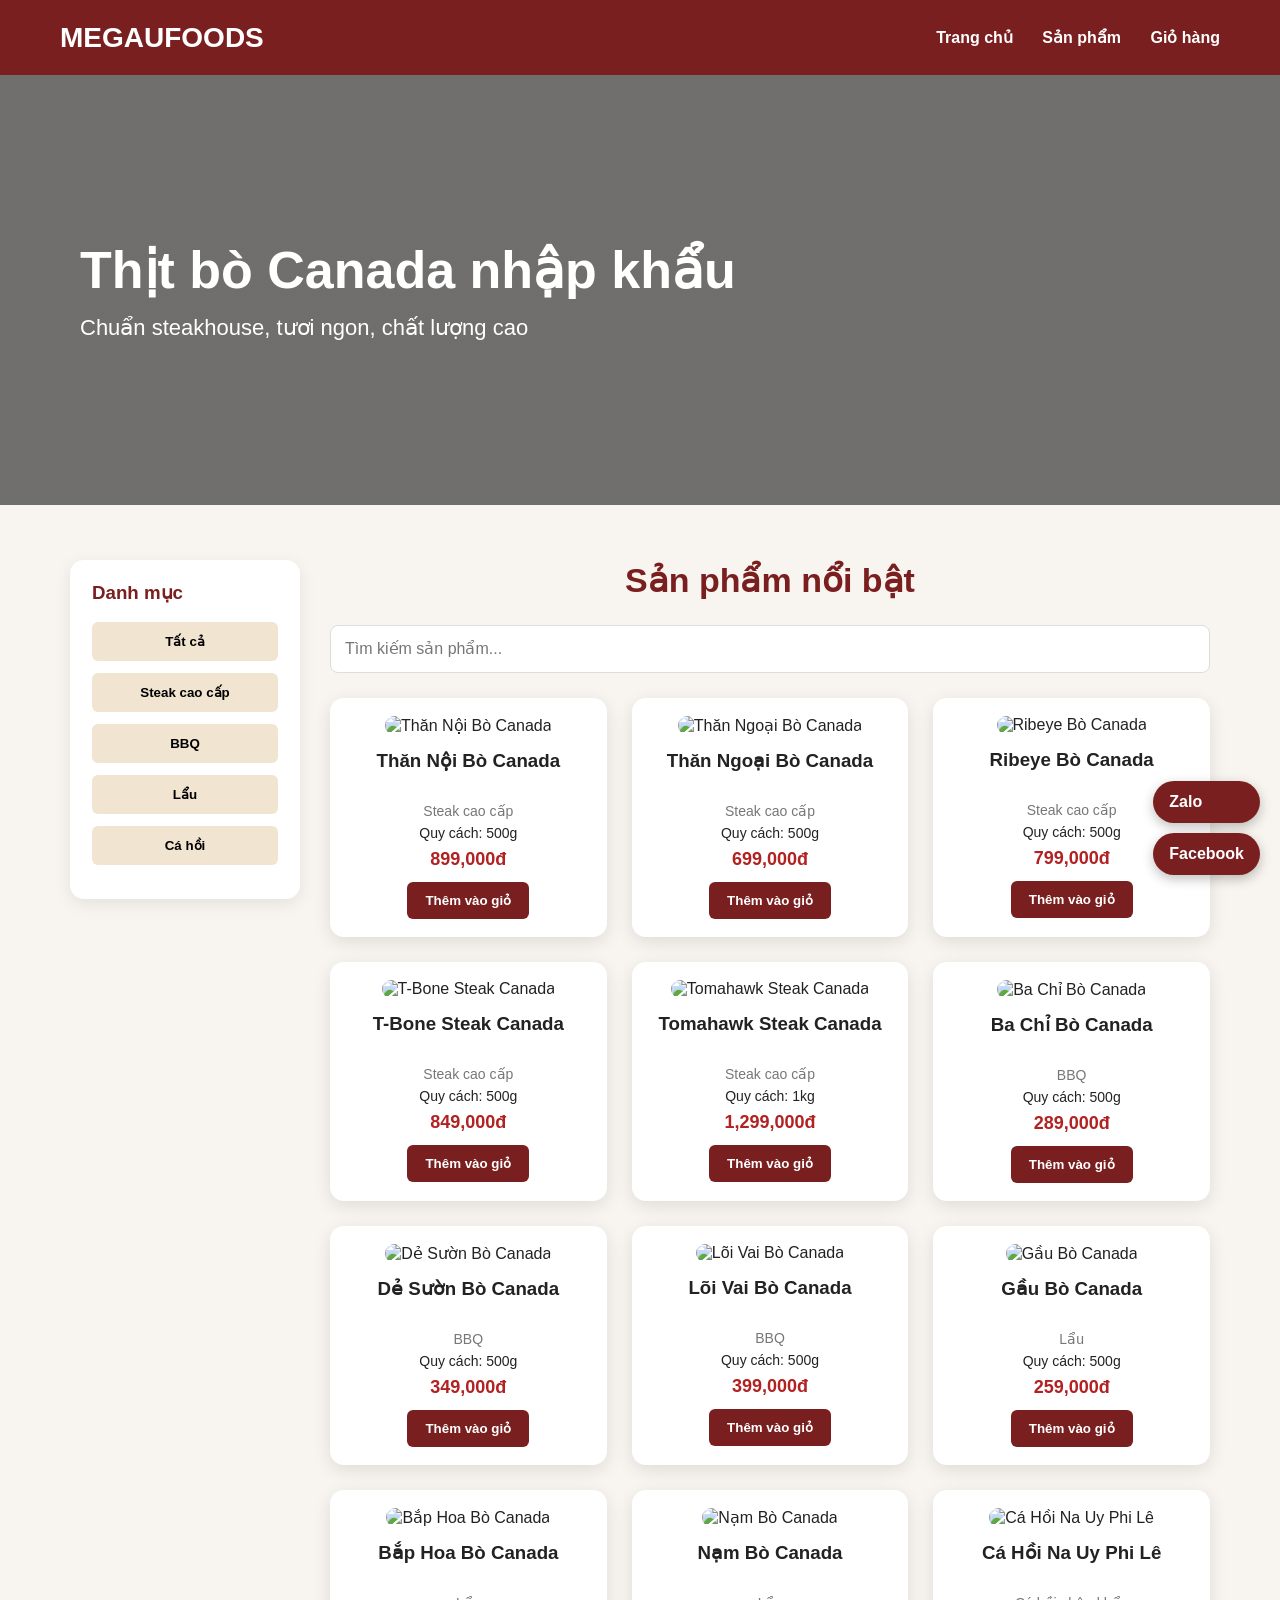
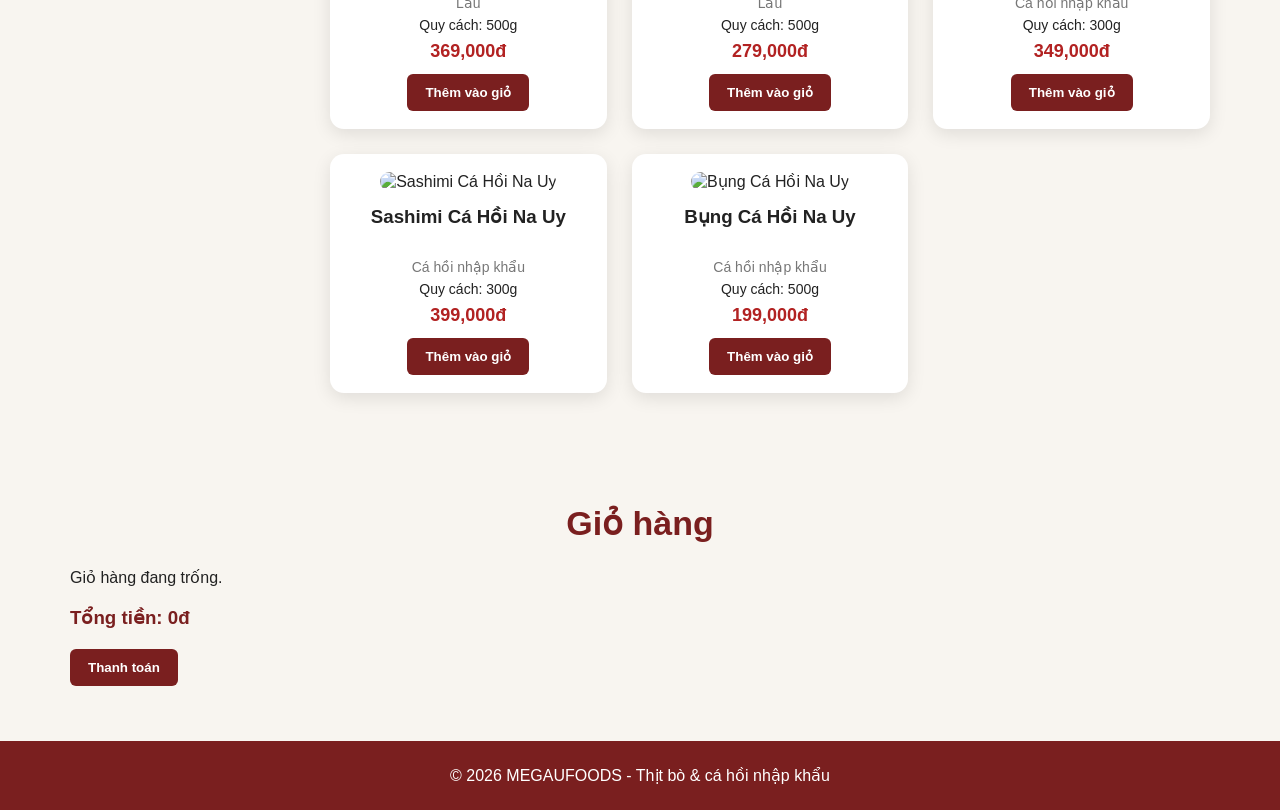
==== index.html @ c227f949 "MEGAUFOODS first version" ====
<!DOCTYPE html>
<html lang="vi">
<head>
  <meta charset="UTF-8">
  <meta name="viewport" content="width=device-width, initial-scale=1.0">
  <title>MEGAUFOODS</title>
  <link rel="stylesheet" href="style.css">
</head>
<body>

<header>
  <div class="logo">MEGAUFOODS</div>
  <nav>
    <a href="#">Trang chủ</a>
    <a href="#products">Sản phẩm</a>
    <a href="#cart">Giỏ hàng</a>
  </nav>
</header>

<section class="slider">
  <div class="slide active">
    <h1>Thịt bò Canada nhập khẩu</h1>
    <p>Chuẩn steakhouse, tươi ngon, chất lượng cao</p>
  </div>
  <div class="slide">
    <h1>Cá hồi Na Uy cao cấp</h1>
    <p>Phi lê, sashimi, bụng cá hồi tươi ngon</p>
  </div>
  <div class="slide">
    <h1>MEGAUFOODS</h1>
    <p>Thực phẩm nhập khẩu cho gia đình và nhà hàng</p>
  </div>
</section>

<section id="products" class="main-section">
  <aside class="sidebar">
    <h3>Danh mục</h3>
    <button onclick="filterCategory('all')">Tất cả</button>
    <button onclick="filterCategory('Steak cao cấp')">Steak cao cấp</button>
    <button onclick="filterCategory('BBQ')">BBQ</button>
    <button onclick="filterCategory('Lẩu')">Lẩu</button>
    <button onclick="filterCategory('Cá hồi nhập khẩu')">Cá hồi</button>
  </aside>

  <div class="content">
    <h2>Sản phẩm nổi bật</h2>
    <input 
      type="text" 
      id="searchInput" 
      placeholder="Tìm kiếm sản phẩm..." 
      onkeyup="searchProducts()"
    >
    <div class="product-list" id="productList"></div>
  </div>
</section>

<section id="cart" class="section">
  <h2>Giỏ hàng</h2>
  <div id="cartItems"></div>
  <h3 id="total">Tổng tiền: 0đ</h3>
  <button onclick="checkout()" class="checkout-btn">Thanh toán</button>
</section>

<div id="productModal" class="modal">
  <div class="modal-content">
    <span onclick="closeModal()" class="close">&times;</span>
    <img id="modalImage" src="">
    <h2 id="modalName"></h2>
    <p id="modalCategory"></p>
    <p id="modalUnit"></p>
    <h3 id="modalPrice"></h3>
    <button id="modalAddBtn">Thêm vào giỏ</button>
  </div>
</div>

<div class="floating-contact">
  <a href="https://zalo.me/0123456789" target="_blank">Zalo</a>
  <a href="https://facebook.com" target="_blank">Facebook</a>
</div>

<footer>
  <p>© 2026 MEGAUFOODS - Thịt bò & cá hồi nhập khẩu</p>
</footer>

<script src="products.js"></script>
<script src="script.js"></script>
</body>
</html>
---- style.css ----
* {
  margin: 0;
  padding: 0;
  box-sizing: border-box;
  font-family: Arial, sans-serif;
}

body {
  background: #f8f5f0;
  color: #222;
}

header {
  height: 75px;
  background: #7a1f1f;
  color: white;
  display: flex;
  justify-content: space-between;
  align-items: center;
  padding: 0 60px;
  position: sticky;
  top: 0;
  z-index: 100;
}

.logo {
  font-size: 28px;
  font-weight: bold;
}

nav a {
  color: white;
  text-decoration: none;
  margin-left: 25px;
  font-weight: bold;
}

.slider {
  height: 430px;
  position: relative;
  overflow: hidden;
}

.slide {
  display: none;
  height: 430px;
  color: white;
  padding-left: 80px;
  flex-direction: column;
  justify-content: center;
  background-size: cover;
  background-position: center;
}

.slide:nth-child(1) {
  background-image: linear-gradient(rgba(0,0,0,.55), rgba(0,0,0,.55)),
  url("https://images.unsplash.com/photo-1551028150-64b9f398f678?w=1200");
}

.slide:nth-child(2) {
  background-image: linear-gradient(rgba(0,0,0,.55), rgba(0,0,0,.55)),
  url("https://images.unsplash.com/photo-1544943910-4c1dc44aab44?w=1200");
}

.slide:nth-child(3) {
  background-image: linear-gradient(rgba(0,0,0,.55), rgba(0,0,0,.55)),
  url("https://images.unsplash.com/photo-1600891964092-4316c288032e?w=1200");
}

.slide.active {
  display: flex;
}

.slide h1 {
  font-size: 52px;
  max-width: 750px;
  margin-bottom: 15px;
}

.slide p {
  font-size: 22px;
}

.main-section {
  display: flex;
  gap: 30px;
  padding: 55px 70px;
}

.sidebar {
  width: 230px;
  background: white;
  padding: 22px;
  border-radius: 14px;
  height: fit-content;
  box-shadow: 0 5px 18px rgba(0,0,0,.08);
}

.sidebar h3 {
  color: #7a1f1f;
  margin-bottom: 18px;
}

.sidebar button {
  width: 100%;
  display: block;
  margin-bottom: 12px;
  padding: 12px;
  border: none;
  background: #f1e4d1;
  border-radius: 6px;
  cursor: pointer;
  font-weight: bold;
}

.sidebar button:hover {
  background: #7a1f1f;
  color: white;
}

.content {
  flex: 1;
}

.content h2,
.section h2 {
  text-align: center;
  margin-bottom: 25px;
  font-size: 34px;
  color: #7a1f1f;
}

#searchInput {
  width: 100%;
  padding: 14px;
  margin-bottom: 25px;
  border: 1px solid #ddd;
  border-radius: 8px;
  font-size: 16px;
}

.product-list {
  display: grid;
  grid-template-columns: repeat(auto-fit, minmax(230px, 1fr));
  gap: 25px;
}

.product {
  background: white;
  border-radius: 14px;
  padding: 18px;
  box-shadow: 0 5px 18px rgba(0,0,0,.1);
  text-align: center;
  transition: 0.3s;
}

.product:hover {
  transform: translateY(-7px);
}

.product img {
  width: 100%;
  height: 220px;
  object-fit: cover;
  border-radius: 12px;
  cursor: pointer;
}

.product h3 {
  margin: 15px 0 8px;
  min-height: 45px;
}

.category {
  color: #777;
  font-size: 14px;
  margin-bottom: 6px;
}

.unit {
  font-size: 14px;
  margin-bottom: 8px;
}

.price {
  color: #b22222;
  font-weight: bold;
  font-size: 18px;
  margin-bottom: 12px;
}

.product button,
.modal-content button,
.checkout-btn {
  background: #7a1f1f;
  color: white;
  border: none;
  padding: 11px 18px;
  border-radius: 6px;
  cursor: pointer;
  font-weight: bold;
}

.section {
  padding: 55px 70px;
}

.cart-item {
  background: white;
  padding: 15px;
  margin-bottom: 12px;
  border-radius: 8px;
  display: flex;
  justify-content: space-between;
  align-items: center;
  gap: 10px;
  box-shadow: 0 3px 10px rgba(0,0,0,.06);
}

.cart-item button {
  background: #b22222;
  color: white;
  border: none;
  padding: 7px 12px;
  border-radius: 5px;
}

#total {
  margin: 20px 0;
  color: #7a1f1f;
}

.modal {
  display: none;
  position: fixed;
  z-index: 999;
  inset: 0;
  background: rgba(0,0,0,.65);
  justify-content: center;
  align-items: center;
}

.modal-content {
  background: white;
  width: 420px;
  max-width: 90%;
  padding: 25px;
  border-radius: 16px;
  text-align: center;
  position: relative;
}

.modal-content img {
  width: 100%;
  height: 260px;
  object-fit: cover;
  border-radius: 12px;
  margin-bottom: 15px;
}

.close {
  position: absolute;
  right: 18px;
  top: 10px;
  font-size: 32px;
  cursor: pointer;
}

.floating-contact {
  position: fixed;
  right: 20px;
  bottom: 25px;
  display: flex;
  flex-direction: column;
  gap: 10px;
}

.floating-contact a {
  background: #7a1f1f;
  color: white;
  text-decoration: none;
  padding: 12px 16px;
  border-radius: 30px;
  font-weight: bold;
  box-shadow: 0 4px 12px rgba(0,0,0,.25);
}

footer {
  background: #7a1f1f;
  color: white;
  text-align: center;
  padding: 25px;
}

@media (max-width: 768px) {
  header {
    padding: 0 20px;
    flex-direction: column;
    height: auto;
    padding: 15px;
  }

  nav {
    margin-top: 10px;
  }

  nav a {
    margin: 0 8px;
    font-size: 14px;
  }

  .slide {
    padding: 30px;
    height: 350px;
  }

  .slide h1 {
    font-size: 34px;
  }

  .main-section {
    flex-direction: column;
    padding: 35px 20px;
  }

  .sidebar {
    width: 100%;
  }

  .section {
    padding: 35px 20px;
  }

  .cart-item {
    flex-direction: column;
    align-items: flex-start;
  }
}
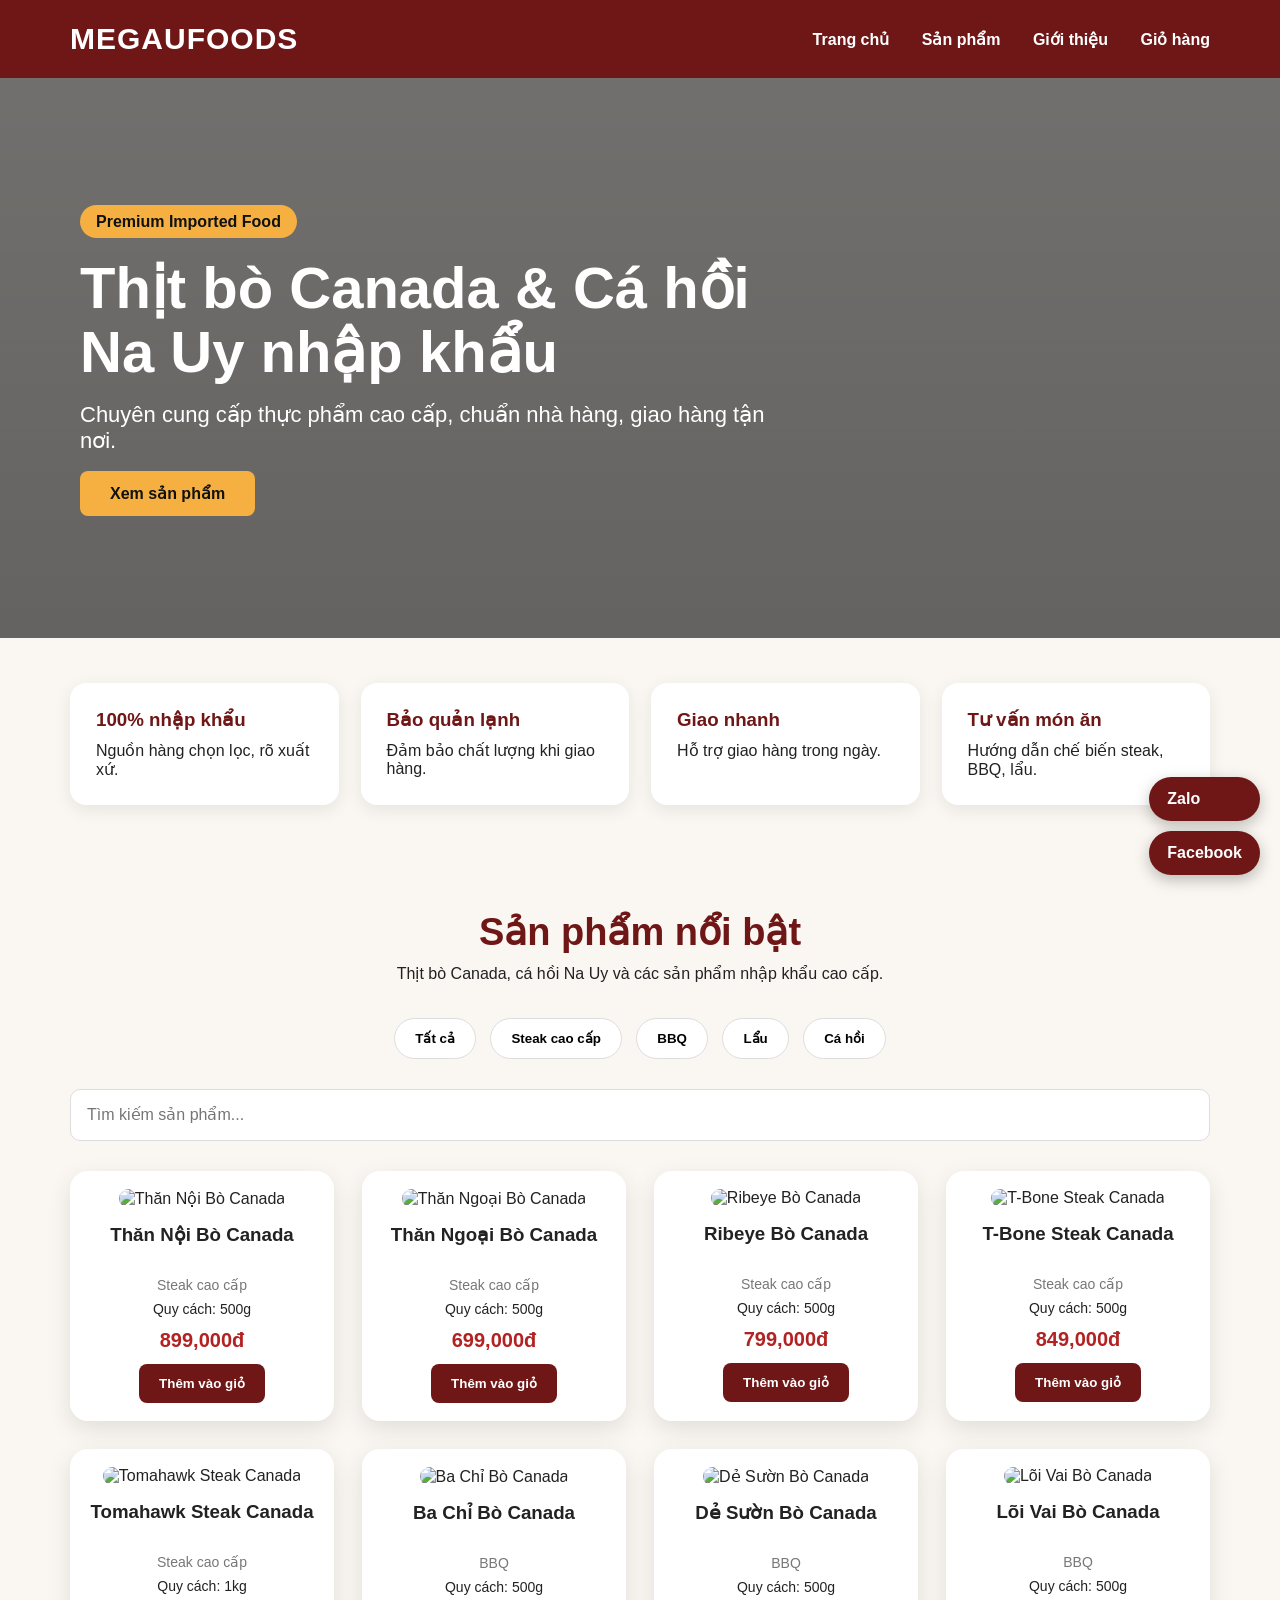
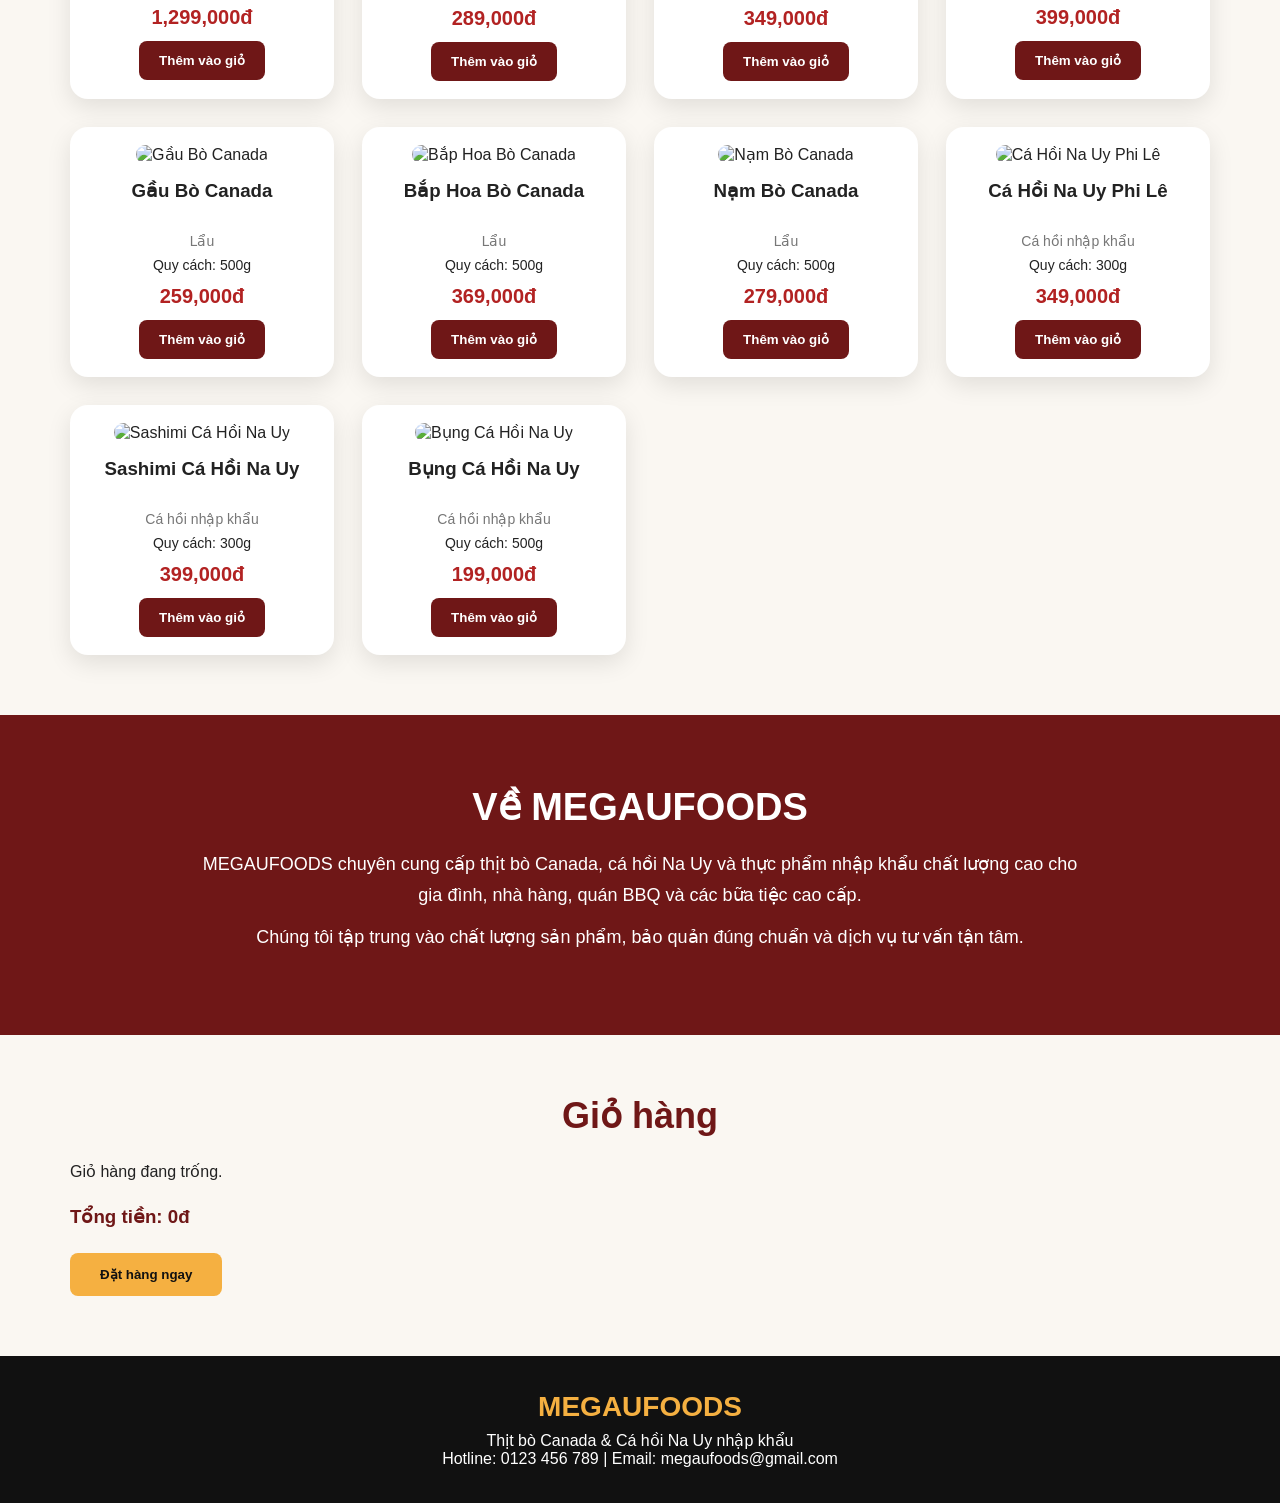
==== commit 32d3f8f3: "upgrade professional UI" ====
--- a/index.html
+++ b/index.html
@@ -3,68 +3,92 @@
 <head>
   <meta charset="UTF-8">
   <meta name="viewport" content="width=device-width, initial-scale=1.0">
-  <title>MEGAUFOODS</title>
+  <title>MEGAUFOODS - Thịt bò & Cá hồi nhập khẩu</title>
   <link rel="stylesheet" href="style.css">
 </head>
 <body>
 
-<header>
+<header class="header">
   <div class="logo">MEGAUFOODS</div>
   <nav>
-    <a href="#">Trang chủ</a>
+    <a href="#home">Trang chủ</a>
     <a href="#products">Sản phẩm</a>
+    <a href="#about">Giới thiệu</a>
     <a href="#cart">Giỏ hàng</a>
   </nav>
 </header>
 
-<section class="slider">
-  <div class="slide active">
-    <h1>Thịt bò Canada nhập khẩu</h1>
-    <p>Chuẩn steakhouse, tươi ngon, chất lượng cao</p>
-  </div>
-  <div class="slide">
-    <h1>Cá hồi Na Uy cao cấp</h1>
-    <p>Phi lê, sashimi, bụng cá hồi tươi ngon</p>
-  </div>
-  <div class="slide">
-    <h1>MEGAUFOODS</h1>
-    <p>Thực phẩm nhập khẩu cho gia đình và nhà hàng</p>
+<section id="home" class="hero">
+  <div class="hero-content">
+    <span>Premium Imported Food</span>
+    <h1>Thịt bò Canada & Cá hồi Na Uy nhập khẩu</h1>
+    <p>Chuyên cung cấp thực phẩm cao cấp, chuẩn nhà hàng, giao hàng tận nơi.</p>
+    <a href="#products" class="primary-btn">Xem sản phẩm</a>
   </div>
 </section>
 
-<section id="products" class="main-section">
-  <aside class="sidebar">
-    <h3>Danh mục</h3>
+<section class="features">
+  <div>
+    <h3>100% nhập khẩu</h3>
+    <p>Nguồn hàng chọn lọc, rõ xuất xứ.</p>
+  </div>
+  <div>
+    <h3>Bảo quản lạnh</h3>
+    <p>Đảm bảo chất lượng khi giao hàng.</p>
+  </div>
+  <div>
+    <h3>Giao nhanh</h3>
+    <p>Hỗ trợ giao hàng trong ngày.</p>
+  </div>
+  <div>
+    <h3>Tư vấn món ăn</h3>
+    <p>Hướng dẫn chế biến steak, BBQ, lẩu.</p>
+  </div>
+</section>
+
+<section id="products" class="product-section">
+  <div class="section-title">
+    <h2>Sản phẩm nổi bật</h2>
+    <p>Thịt bò Canada, cá hồi Na Uy và các sản phẩm nhập khẩu cao cấp.</p>
+  </div>
+
+  <div class="filter-bar">
     <button onclick="filterCategory('all')">Tất cả</button>
     <button onclick="filterCategory('Steak cao cấp')">Steak cao cấp</button>
     <button onclick="filterCategory('BBQ')">BBQ</button>
     <button onclick="filterCategory('Lẩu')">Lẩu</button>
     <button onclick="filterCategory('Cá hồi nhập khẩu')">Cá hồi</button>
-  </aside>
+  </div>
 
-  <div class="content">
-    <h2>Sản phẩm nổi bật</h2>
-    <input 
-      type="text" 
-      id="searchInput" 
-      placeholder="Tìm kiếm sản phẩm..." 
-      onkeyup="searchProducts()"
-    >
-    <div class="product-list" id="productList"></div>
+  <input id="searchInput" onkeyup="searchProducts()" placeholder="Tìm kiếm sản phẩm...">
+
+  <div id="productList" class="product-list"></div>
+</section>
+
+<section id="about" class="about">
+  <div>
+    <h2>Về MEGAUFOODS</h2>
+    <p>
+      MEGAUFOODS chuyên cung cấp thịt bò Canada, cá hồi Na Uy và thực phẩm nhập khẩu
+      chất lượng cao cho gia đình, nhà hàng, quán BBQ và các bữa tiệc cao cấp.
+    </p>
+    <p>
+      Chúng tôi tập trung vào chất lượng sản phẩm, bảo quản đúng chuẩn và dịch vụ tư vấn tận tâm.
+    </p>
   </div>
 </section>
 
-<section id="cart" class="section">
+<section id="cart" class="cart-section">
   <h2>Giỏ hàng</h2>
   <div id="cartItems"></div>
   <h3 id="total">Tổng tiền: 0đ</h3>
-  <button onclick="checkout()" class="checkout-btn">Thanh toán</button>
+  <button onclick="checkout()" class="checkout-btn">Đặt hàng ngay</button>
 </section>
 
 <div id="productModal" class="modal">
   <div class="modal-content">
     <span onclick="closeModal()" class="close">&times;</span>
-    <img id="modalImage" src="">
+    <img id="modalImage">
     <h2 id="modalName"></h2>
     <p id="modalCategory"></p>
     <p id="modalUnit"></p>
@@ -79,7 +103,9 @@
 </div>
 
 <footer>
-  <p>© 2026 MEGAUFOODS - Thịt bò & cá hồi nhập khẩu</p>
+  <h3>MEGAUFOODS</h3>
+  <p>Thịt bò Canada & Cá hồi Na Uy nhập khẩu</p>
+  <p>Hotline: 0123 456 789 | Email: megaufoods@gmail.com</p>
 </footer>
 
 <script src="products.js"></script>
--- a/style.css
+++ b/style.css
@@ -2,267 +2,298 @@
   margin: 0;
   padding: 0;
   box-sizing: border-box;
-  font-family: Arial, sans-serif;
+  font-family: Arial, Helvetica, sans-serif;
 }
 
 body {
-  background: #f8f5f0;
+  background: #faf7f2;
   color: #222;
 }
 
-header {
-  height: 75px;
-  background: #7a1f1f;
+.header {
+  height: 78px;
+  background: #6f1717;
   color: white;
   display: flex;
+  align-items: center;
   justify-content: space-between;
-  align-items: center;
-  padding: 0 60px;
+  padding: 0 70px;
   position: sticky;
   top: 0;
-  z-index: 100;
+  z-index: 1000;
 }
 
 .logo {
-  font-size: 28px;
-  font-weight: bold;
+  font-size: 30px;
+  font-weight: 800;
+  letter-spacing: 1px;
 }
 
 nav a {
   color: white;
   text-decoration: none;
-  margin-left: 25px;
-  font-weight: bold;
-}
-
-.slider {
-  height: 430px;
-  position: relative;
-  overflow: hidden;
-}
-
-.slide {
-  display: none;
-  height: 430px;
-  color: white;
-  padding-left: 80px;
-  flex-direction: column;
-  justify-content: center;
-  background-size: cover;
-  background-position: center;
-}
-
-.slide:nth-child(1) {
-  background-image: linear-gradient(rgba(0,0,0,.55), rgba(0,0,0,.55)),
-  url("https://images.unsplash.com/photo-1551028150-64b9f398f678?w=1200");
-}
-
-.slide:nth-child(2) {
-  background-image: linear-gradient(rgba(0,0,0,.55), rgba(0,0,0,.55)),
-  url("https://images.unsplash.com/photo-1544943910-4c1dc44aab44?w=1200");
-}
-
-.slide:nth-child(3) {
-  background-image: linear-gradient(rgba(0,0,0,.55), rgba(0,0,0,.55)),
-  url("https://images.unsplash.com/photo-1600891964092-4316c288032e?w=1200");
-}
-
-.slide.active {
+  margin-left: 28px;
+  font-weight: bold;
+}
+
+.hero {
+  height: 560px;
+  background:
+    linear-gradient(rgba(0,0,0,.55), rgba(0,0,0,.6)),
+    url("https://images.unsplash.com/photo-1551028150-64b9f398f678?w=1600") center/cover;
   display: flex;
-}
-
-.slide h1 {
-  font-size: 52px;
-  max-width: 750px;
-  margin-bottom: 15px;
-}
-
-.slide p {
+  align-items: center;
+  padding: 0 80px;
+  color: white;
+}
+
+.hero-content {
+  max-width: 720px;
+}
+
+.hero-content span {
+  background: #f5b041;
+  color: #111;
+  padding: 8px 16px;
+  border-radius: 20px;
+  font-weight: bold;
+}
+
+.hero h1 {
+  font-size: 58px;
+  margin: 25px 0 18px;
+  line-height: 1.1;
+}
+
+.hero p {
   font-size: 22px;
-}
-
-.main-section {
-  display: flex;
-  gap: 30px;
-  padding: 55px 70px;
-}
-
-.sidebar {
-  width: 230px;
-  background: white;
-  padding: 22px;
-  border-radius: 14px;
-  height: fit-content;
+  margin-bottom: 30px;
+}
+
+.primary-btn,
+.checkout-btn {
+  background: #f5b041;
+  color: #111;
+  padding: 14px 30px;
+  border-radius: 8px;
+  text-decoration: none;
+  border: none;
+  font-weight: bold;
+  cursor: pointer;
+}
+
+.features {
+  display: grid;
+  grid-template-columns: repeat(4, 1fr);
+  gap: 22px;
+  padding: 45px 70px;
+}
+
+.features div {
+  background: white;
+  padding: 26px;
+  border-radius: 16px;
   box-shadow: 0 5px 18px rgba(0,0,0,.08);
 }
 
-.sidebar h3 {
-  color: #7a1f1f;
-  margin-bottom: 18px;
-}
-
-.sidebar button {
-  width: 100%;
-  display: block;
-  margin-bottom: 12px;
-  padding: 12px;
-  border: none;
-  background: #f1e4d1;
-  border-radius: 6px;
-  cursor: pointer;
-  font-weight: bold;
-}
-
-.sidebar button:hover {
-  background: #7a1f1f;
-  color: white;
-}
-
-.content {
-  flex: 1;
-}
-
-.content h2,
-.section h2 {
+.features h3 {
+  color: #6f1717;
+  margin-bottom: 10px;
+}
+
+.product-section {
+  padding: 60px 70px;
+}
+
+.section-title {
+  text-align: center;
+  margin-bottom: 30px;
+}
+
+.section-title h2 {
+  font-size: 38px;
+  color: #6f1717;
+  margin-bottom: 10px;
+}
+
+.filter-bar {
   text-align: center;
   margin-bottom: 25px;
-  font-size: 34px;
-  color: #7a1f1f;
+}
+
+.filter-bar button {
+  background: white;
+  border: 1px solid #ddd;
+  padding: 12px 20px;
+  border-radius: 30px;
+  margin: 5px;
+  cursor: pointer;
+  font-weight: bold;
+}
+
+.filter-bar button:hover {
+  background: #6f1717;
+  color: white;
 }
 
 #searchInput {
   width: 100%;
-  padding: 14px;
-  margin-bottom: 25px;
+  padding: 16px;
+  margin-bottom: 30px;
+  border-radius: 10px;
   border: 1px solid #ddd;
-  border-radius: 8px;
   font-size: 16px;
 }
 
 .product-list {
   display: grid;
-  grid-template-columns: repeat(auto-fit, minmax(230px, 1fr));
-  gap: 25px;
+  grid-template-columns: repeat(auto-fit, minmax(250px, 1fr));
+  gap: 28px;
 }
 
 .product {
   background: white;
-  border-radius: 14px;
+  border-radius: 18px;
   padding: 18px;
-  box-shadow: 0 5px 18px rgba(0,0,0,.1);
-  text-align: center;
-  transition: 0.3s;
+  text-align: center;
+  box-shadow: 0 8px 24px rgba(0,0,0,.1);
+  transition: .3s;
 }
 
 .product:hover {
-  transform: translateY(-7px);
+  transform: translateY(-8px);
 }
 
 .product img {
   width: 100%;
-  height: 220px;
+  height: 230px;
   object-fit: cover;
-  border-radius: 12px;
+  border-radius: 15px;
   cursor: pointer;
 }
 
 .product h3 {
-  margin: 15px 0 8px;
+  margin: 16px 0 8px;
   min-height: 45px;
 }
 
 .category {
   color: #777;
   font-size: 14px;
-  margin-bottom: 6px;
 }
 
 .unit {
+  margin: 8px 0;
   font-size: 14px;
-  margin-bottom: 8px;
 }
 
 .price {
   color: #b22222;
-  font-weight: bold;
+  font-size: 20px;
+  font-weight: bold;
+  margin: 12px 0;
+}
+
+.product button,
+.modal-content button {
+  background: #6f1717;
+  color: white;
+  border: none;
+  padding: 12px 20px;
+  border-radius: 8px;
+  cursor: pointer;
+  font-weight: bold;
+}
+
+.about {
+  background: #6f1717;
+  color: white;
+  padding: 70px;
+}
+
+.about div {
+  max-width: 900px;
+  margin: auto;
+  text-align: center;
+}
+
+.about h2 {
+  font-size: 38px;
+  margin-bottom: 20px;
+}
+
+.about p {
   font-size: 18px;
+  line-height: 1.7;
   margin-bottom: 12px;
 }
 
-.product button,
-.modal-content button,
-.checkout-btn {
-  background: #7a1f1f;
-  color: white;
-  border: none;
-  padding: 11px 18px;
-  border-radius: 6px;
-  cursor: pointer;
-  font-weight: bold;
-}
-
-.section {
-  padding: 55px 70px;
+.cart-section {
+  padding: 60px 70px;
+}
+
+.cart-section h2 {
+  text-align: center;
+  color: #6f1717;
+  font-size: 36px;
+  margin-bottom: 25px;
 }
 
 .cart-item {
   background: white;
-  padding: 15px;
+  padding: 18px;
+  border-radius: 12px;
   margin-bottom: 12px;
-  border-radius: 8px;
   display: flex;
   justify-content: space-between;
-  align-items: center;
-  gap: 10px;
-  box-shadow: 0 3px 10px rgba(0,0,0,.06);
+  box-shadow: 0 5px 15px rgba(0,0,0,.06);
 }
 
 .cart-item button {
   background: #b22222;
   color: white;
   border: none;
-  padding: 7px 12px;
-  border-radius: 5px;
+  padding: 8px 13px;
+  border-radius: 6px;
 }
 
 #total {
-  margin: 20px 0;
-  color: #7a1f1f;
+  margin: 25px 0;
+  color: #6f1717;
 }
 
 .modal {
   display: none;
   position: fixed;
-  z-index: 999;
   inset: 0;
   background: rgba(0,0,0,.65);
+  z-index: 2000;
   justify-content: center;
   align-items: center;
 }
 
 .modal-content {
   background: white;
-  width: 420px;
+  width: 430px;
   max-width: 90%;
   padding: 25px;
-  border-radius: 16px;
+  border-radius: 18px;
   text-align: center;
   position: relative;
 }
 
 .modal-content img {
   width: 100%;
-  height: 260px;
+  height: 270px;
   object-fit: cover;
-  border-radius: 12px;
-  margin-bottom: 15px;
+  border-radius: 14px;
 }
 
 .close {
   position: absolute;
   right: 18px;
-  top: 10px;
-  font-size: 32px;
+  top: 8px;
+  font-size: 34px;
   cursor: pointer;
 }
 
@@ -276,32 +307,37 @@
 }
 
 .floating-contact a {
-  background: #7a1f1f;
-  color: white;
+  background: #6f1717;
+  color: white;
+  padding: 13px 18px;
+  border-radius: 30px;
   text-decoration: none;
-  padding: 12px 16px;
-  border-radius: 30px;
-  font-weight: bold;
-  box-shadow: 0 4px 12px rgba(0,0,0,.25);
+  font-weight: bold;
+  box-shadow: 0 5px 15px rgba(0,0,0,.25);
 }
 
 footer {
-  background: #7a1f1f;
-  color: white;
-  text-align: center;
-  padding: 25px;
+  background: #111;
+  color: white;
+  text-align: center;
+  padding: 35px;
+}
+
+footer h3 {
+  color: #f5b041;
+  font-size: 28px;
+  margin-bottom: 8px;
 }
 
 @media (max-width: 768px) {
-  header {
-    padding: 0 20px;
+  .header {
+    height: auto;
+    padding: 18px;
     flex-direction: column;
-    height: auto;
-    padding: 15px;
   }
 
   nav {
-    margin-top: 10px;
+    margin-top: 12px;
   }
 
   nav a {
@@ -309,30 +345,28 @@
     font-size: 14px;
   }
 
-  .slide {
+  .hero {
+    height: 480px;
     padding: 30px;
-    height: 350px;
-  }
-
-  .slide h1 {
-    font-size: 34px;
-  }
-
-  .main-section {
-    flex-direction: column;
-    padding: 35px 20px;
-  }
-
-  .sidebar {
-    width: 100%;
-  }
-
-  .section {
-    padding: 35px 20px;
+  }
+
+  .hero h1 {
+    font-size: 36px;
+  }
+
+  .features {
+    grid-template-columns: 1fr;
+    padding: 30px 20px;
+  }
+
+  .product-section,
+  .cart-section,
+  .about {
+    padding: 40px 20px;
   }
 
   .cart-item {
     flex-direction: column;
-    align-items: flex-start;
-  }
-}
+    gap: 10px;
+  }
+}
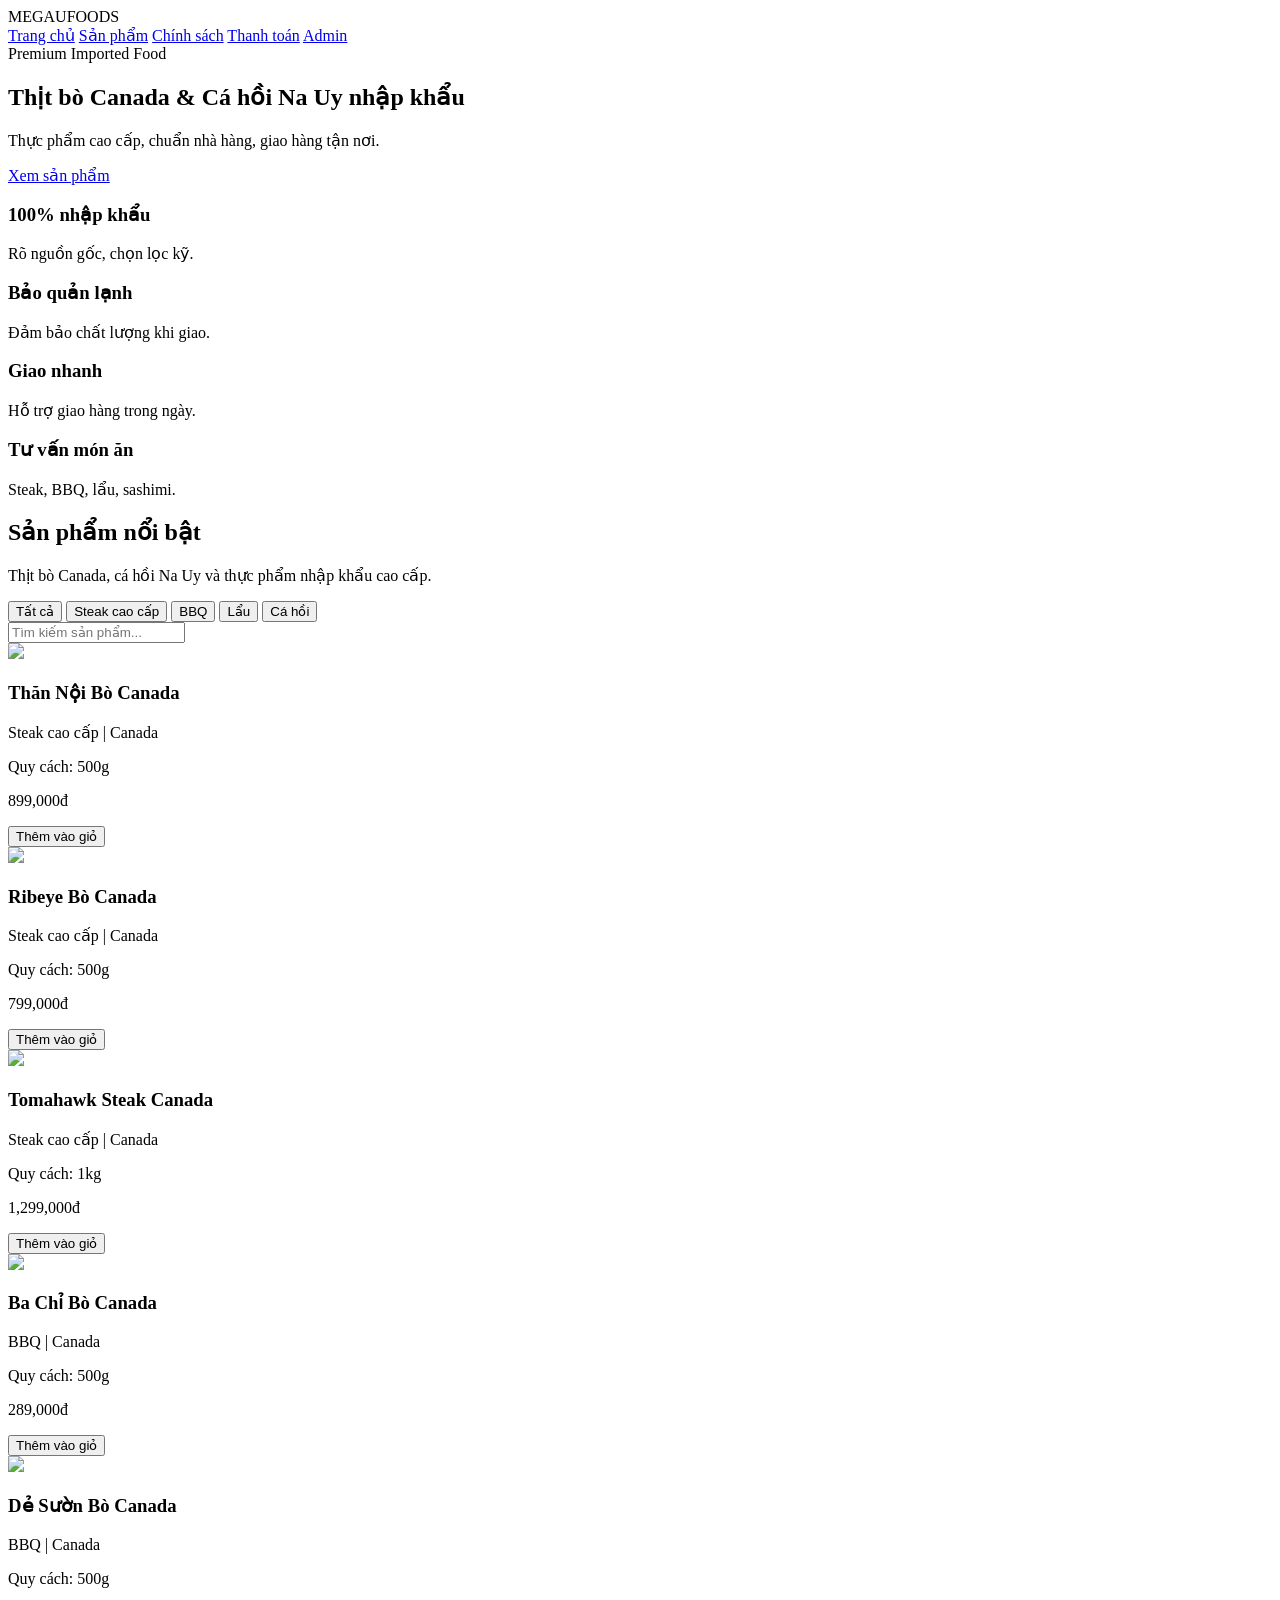
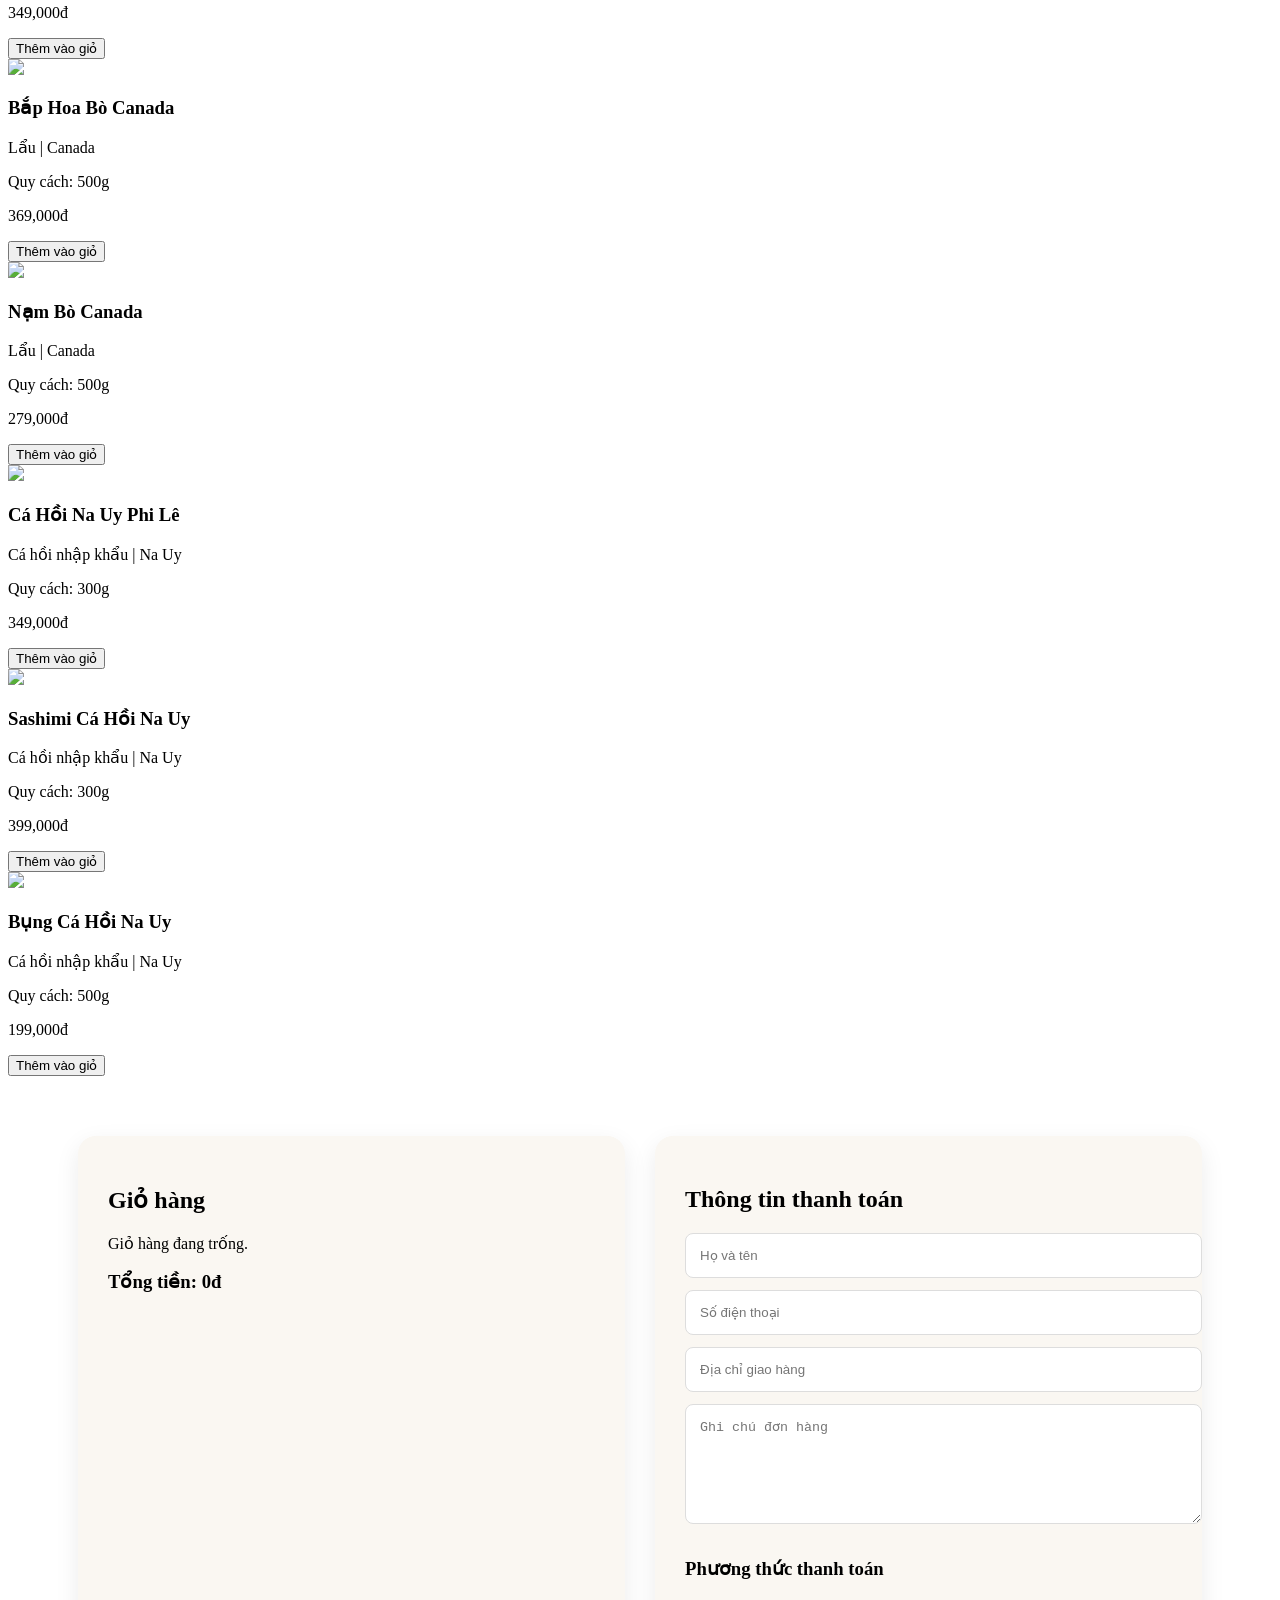
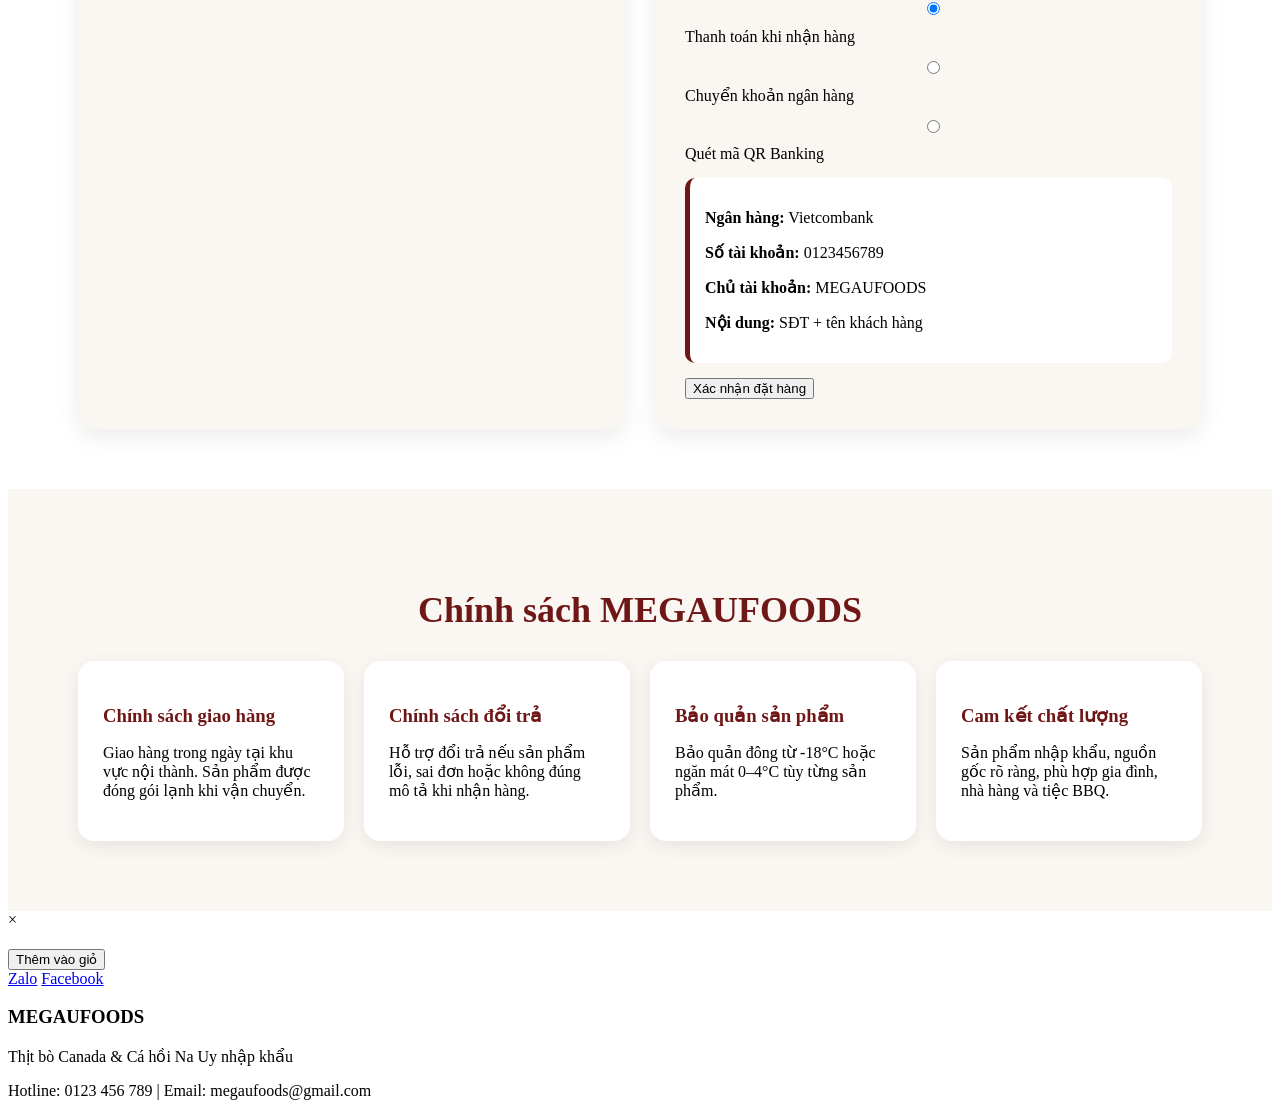
==== commit 35b6b3c4: "add checkout payment and admin" ====
--- a/index.html
+++ b/index.html
@@ -3,7 +3,7 @@
 <head>
   <meta charset="UTF-8">
   <meta name="viewport" content="width=device-width, initial-scale=1.0">
-  <title>MEGAUFOODS - Thịt bò & Cá hồi nhập khẩu</title>
+  <title>MEGAUFOODS - Thực phẩm nhập khẩu</title>
   <link rel="stylesheet" href="style.css">
 </head>
 <body>
@@ -13,43 +13,32 @@
   <nav>
     <a href="#home">Trang chủ</a>
     <a href="#products">Sản phẩm</a>
-    <a href="#about">Giới thiệu</a>
-    <a href="#cart">Giỏ hàng</a>
+    <a href="#policy">Chính sách</a>
+    <a href="#checkout">Thanh toán</a>
+    <a href="admin.html">Admin</a>
   </nav>
 </header>
 
 <section id="home" class="hero">
-  <div class="hero-content">
+  <div>
     <span>Premium Imported Food</span>
     <h1>Thịt bò Canada & Cá hồi Na Uy nhập khẩu</h1>
-    <p>Chuyên cung cấp thực phẩm cao cấp, chuẩn nhà hàng, giao hàng tận nơi.</p>
+    <p>Thực phẩm cao cấp, chuẩn nhà hàng, giao hàng tận nơi.</p>
     <a href="#products" class="primary-btn">Xem sản phẩm</a>
   </div>
 </section>
 
 <section class="features">
-  <div>
-    <h3>100% nhập khẩu</h3>
-    <p>Nguồn hàng chọn lọc, rõ xuất xứ.</p>
-  </div>
-  <div>
-    <h3>Bảo quản lạnh</h3>
-    <p>Đảm bảo chất lượng khi giao hàng.</p>
-  </div>
-  <div>
-    <h3>Giao nhanh</h3>
-    <p>Hỗ trợ giao hàng trong ngày.</p>
-  </div>
-  <div>
-    <h3>Tư vấn món ăn</h3>
-    <p>Hướng dẫn chế biến steak, BBQ, lẩu.</p>
-  </div>
+  <div><h3>100% nhập khẩu</h3><p>Rõ nguồn gốc, chọn lọc kỹ.</p></div>
+  <div><h3>Bảo quản lạnh</h3><p>Đảm bảo chất lượng khi giao.</p></div>
+  <div><h3>Giao nhanh</h3><p>Hỗ trợ giao hàng trong ngày.</p></div>
+  <div><h3>Tư vấn món ăn</h3><p>Steak, BBQ, lẩu, sashimi.</p></div>
 </section>
 
 <section id="products" class="product-section">
   <div class="section-title">
     <h2>Sản phẩm nổi bật</h2>
-    <p>Thịt bò Canada, cá hồi Na Uy và các sản phẩm nhập khẩu cao cấp.</p>
+    <p>Thịt bò Canada, cá hồi Na Uy và thực phẩm nhập khẩu cao cấp.</p>
   </div>
 
   <div class="filter-bar">
@@ -61,28 +50,61 @@
   </div>
 
   <input id="searchInput" onkeyup="searchProducts()" placeholder="Tìm kiếm sản phẩm...">
-
   <div id="productList" class="product-list"></div>
 </section>
 
-<section id="about" class="about">
-  <div>
-    <h2>Về MEGAUFOODS</h2>
-    <p>
-      MEGAUFOODS chuyên cung cấp thịt bò Canada, cá hồi Na Uy và thực phẩm nhập khẩu
-      chất lượng cao cho gia đình, nhà hàng, quán BBQ và các bữa tiệc cao cấp.
-    </p>
-    <p>
-      Chúng tôi tập trung vào chất lượng sản phẩm, bảo quản đúng chuẩn và dịch vụ tư vấn tận tâm.
-    </p>
+<section id="checkout" class="checkout-section">
+  <div class="cart-box">
+    <h2>Giỏ hàng</h2>
+    <div id="cartItems"></div>
+    <h3 id="total">Tổng tiền: 0đ</h3>
+  </div>
+
+  <div class="payment-box">
+    <h2>Thông tin thanh toán</h2>
+
+    <input id="customerName" placeholder="Họ và tên">
+    <input id="customerPhone" placeholder="Số điện thoại">
+    <input id="customerAddress" placeholder="Địa chỉ giao hàng">
+    <textarea id="customerNote" placeholder="Ghi chú đơn hàng"></textarea>
+
+    <h3>Phương thức thanh toán</h3>
+
+    <label><input type="radio" name="payment" value="COD" checked> Thanh toán khi nhận hàng</label>
+    <label><input type="radio" name="payment" value="Chuyển khoản"> Chuyển khoản ngân hàng</label>
+    <label><input type="radio" name="payment" value="QR Banking"> Quét mã QR Banking</label>
+
+    <div class="bank-info">
+      <p><b>Ngân hàng:</b> Vietcombank</p>
+      <p><b>Số tài khoản:</b> 0123456789</p>
+      <p><b>Chủ tài khoản:</b> MEGAUFOODS</p>
+      <p><b>Nội dung:</b> SĐT + tên khách hàng</p>
+    </div>
+
+    <button onclick="checkout()" class="checkout-btn">Xác nhận đặt hàng</button>
   </div>
 </section>
 
-<section id="cart" class="cart-section">
-  <h2>Giỏ hàng</h2>
-  <div id="cartItems"></div>
-  <h3 id="total">Tổng tiền: 0đ</h3>
-  <button onclick="checkout()" class="checkout-btn">Đặt hàng ngay</button>
+<section id="policy" class="policy">
+  <h2>Chính sách MEGAUFOODS</h2>
+  <div class="policy-grid">
+    <div>
+      <h3>Chính sách giao hàng</h3>
+      <p>Giao hàng trong ngày tại khu vực nội thành. Sản phẩm được đóng gói lạnh khi vận chuyển.</p>
+    </div>
+    <div>
+      <h3>Chính sách đổi trả</h3>
+      <p>Hỗ trợ đổi trả nếu sản phẩm lỗi, sai đơn hoặc không đúng mô tả khi nhận hàng.</p>
+    </div>
+    <div>
+      <h3>Bảo quản sản phẩm</h3>
+      <p>Bảo quản đông từ -18°C hoặc ngăn mát 0–4°C tùy từng sản phẩm.</p>
+    </div>
+    <div>
+      <h3>Cam kết chất lượng</h3>
+      <p>Sản phẩm nhập khẩu, nguồn gốc rõ ràng, phù hợp gia đình, nhà hàng và tiệc BBQ.</p>
+    </div>
+  </div>
 </section>
 
 <div id="productModal" class="modal">
@@ -91,7 +113,9 @@
     <img id="modalImage">
     <h2 id="modalName"></h2>
     <p id="modalCategory"></p>
+    <p id="modalOrigin"></p>
     <p id="modalUnit"></p>
+    <p id="modalDesc"></p>
     <h3 id="modalPrice"></h3>
     <button id="modalAddBtn">Thêm vào giỏ</button>
   </div>
--- a/style.css
+++ b/style.css
@@ -1,372 +1,156 @@
-* {
-  margin: 0;
-  padding: 0;
-  box-sizing: border-box;
-  font-family: Arial, Helvetica, sans-serif;
+.checkout-section {
+  display: grid;
+  grid-template-columns: 1fr 1fr;
+  gap: 30px;
+  padding: 60px 70px;
+  background: #fff;
 }
 
-body {
+.cart-box,
+.payment-box {
   background: #faf7f2;
-  color: #222;
+  padding: 30px;
+  border-radius: 18px;
+  box-shadow: 0 8px 24px rgba(0,0,0,.08);
 }
 
-.header {
-  height: 78px;
-  background: #6f1717;
-  color: white;
+.payment-box input,
+.payment-box textarea,
+.admin-form input,
+.admin-form textarea {
+  width: 100%;
+  padding: 14px;
+  margin-bottom: 12px;
+  border: 1px solid #ddd;
+  border-radius: 8px;
+}
+
+.payment-box textarea,
+.admin-form textarea {
+  min-height: 90px;
+}
+
+.payment-box label {
+  display: block;
+  margin: 12px 0;
+}
+
+.bank-info {
+  background: white;
+  padding: 15px;
+  border-radius: 10px;
+  margin: 15px 0;
+  border-left: 5px solid #6f1717;
+}
+
+.qty {
   display: flex;
   align-items: center;
-  justify-content: space-between;
-  padding: 0 70px;
-  position: sticky;
-  top: 0;
-  z-index: 1000;
+  gap: 8px;
 }
 
-.logo {
-  font-size: 30px;
-  font-weight: 800;
-  letter-spacing: 1px;
+.qty button {
+  padding: 5px 10px;
 }
 
-nav a {
-  color: white;
-  text-decoration: none;
-  margin-left: 28px;
-  font-weight: bold;
+.policy {
+  padding: 70px;
+  background: #faf7f2;
 }
 
-.hero {
-  height: 560px;
-  background:
-    linear-gradient(rgba(0,0,0,.55), rgba(0,0,0,.6)),
-    url("https://images.unsplash.com/photo-1551028150-64b9f398f678?w=1600") center/cover;
-  display: flex;
-  align-items: center;
-  padding: 0 80px;
-  color: white;
-}
-
-.hero-content {
-  max-width: 720px;
-}
-
-.hero-content span {
-  background: #f5b041;
-  color: #111;
-  padding: 8px 16px;
-  border-radius: 20px;
-  font-weight: bold;
-}
-
-.hero h1 {
-  font-size: 58px;
-  margin: 25px 0 18px;
-  line-height: 1.1;
-}
-
-.hero p {
-  font-size: 22px;
+.policy h2 {
+  text-align: center;
+  color: #6f1717;
+  font-size: 36px;
   margin-bottom: 30px;
 }
 
-.primary-btn,
-.checkout-btn {
-  background: #f5b041;
-  color: #111;
-  padding: 14px 30px;
-  border-radius: 8px;
-  text-decoration: none;
-  border: none;
-  font-weight: bold;
-  cursor: pointer;
+.policy-grid {
+  display: grid;
+  grid-template-columns: repeat(4, 1fr);
+  gap: 20px;
 }
 
-.features {
-  display: grid;
-  grid-template-columns: repeat(4, 1fr);
-  gap: 22px;
-  padding: 45px 70px;
-}
-
-.features div {
+.policy-grid div {
   background: white;
-  padding: 26px;
+  padding: 25px;
   border-radius: 16px;
   box-shadow: 0 5px 18px rgba(0,0,0,.08);
 }
 
-.features h3 {
+.policy-grid h3 {
   color: #6f1717;
-  margin-bottom: 10px;
+  margin-bottom: 12px;
 }
 
-.product-section {
-  padding: 60px 70px;
+.admin-section {
+  padding: 50px 70px;
 }
 
-.section-title {
-  text-align: center;
-  margin-bottom: 30px;
-}
-
-.section-title h2 {
-  font-size: 38px;
+.admin-section h1 {
   color: #6f1717;
-  margin-bottom: 10px;
-}
-
-.filter-bar {
-  text-align: center;
   margin-bottom: 25px;
 }
 
-.filter-bar button {
+.admin-form {
   background: white;
-  border: 1px solid #ddd;
-  padding: 12px 20px;
-  border-radius: 30px;
-  margin: 5px;
-  cursor: pointer;
-  font-weight: bold;
+  padding: 25px;
+  border-radius: 16px;
+  box-shadow: 0 5px 18px rgba(0,0,0,.08);
+  margin-bottom: 35px;
 }
 
-.filter-bar button:hover {
+.admin-form button,
+.admin-card button {
   background: #6f1717;
   color: white;
-}
-
-#searchInput {
-  width: 100%;
-  padding: 16px;
-  margin-bottom: 30px;
-  border-radius: 10px;
-  border: 1px solid #ddd;
-  font-size: 16px;
-}
-
-.product-list {
-  display: grid;
-  grid-template-columns: repeat(auto-fit, minmax(250px, 1fr));
-  gap: 28px;
-}
-
-.product {
-  background: white;
-  border-radius: 18px;
-  padding: 18px;
-  text-align: center;
-  box-shadow: 0 8px 24px rgba(0,0,0,.1);
-  transition: .3s;
-}
-
-.product:hover {
-  transform: translateY(-8px);
-}
-
-.product img {
-  width: 100%;
-  height: 230px;
-  object-fit: cover;
-  border-radius: 15px;
+  border: none;
+  padding: 11px 16px;
+  border-radius: 8px;
+  margin-right: 8px;
   cursor: pointer;
 }
 
-.product h3 {
-  margin: 16px 0 8px;
-  min-height: 45px;
+.admin-card,
+.order-card {
+  background: white;
+  padding: 18px;
+  margin-bottom: 14px;
+  border-radius: 14px;
+  display: flex;
+  gap: 20px;
+  align-items: center;
+  box-shadow: 0 5px 18px rgba(0,0,0,.08);
 }
 
-.category {
-  color: #777;
-  font-size: 14px;
+.admin-card img {
+  width: 120px;
+  height: 90px;
+  object-fit: cover;
+  border-radius: 10px;
 }
 
-.unit {
-  margin: 8px 0;
-  font-size: 14px;
+.order-card {
+  display: block;
 }
 
-.price {
-  color: #b22222;
-  font-size: 20px;
-  font-weight: bold;
-  margin: 12px 0;
-}
-
-.product button,
-.modal-content button {
-  background: #6f1717;
-  color: white;
-  border: none;
-  padding: 12px 20px;
-  border-radius: 8px;
-  cursor: pointer;
-  font-weight: bold;
-}
-
-.about {
-  background: #6f1717;
-  color: white;
-  padding: 70px;
-}
-
-.about div {
-  max-width: 900px;
-  margin: auto;
-  text-align: center;
-}
-
-.about h2 {
-  font-size: 38px;
-  margin-bottom: 20px;
-}
-
-.about p {
-  font-size: 18px;
-  line-height: 1.7;
-  margin-bottom: 12px;
-}
-
-.cart-section {
-  padding: 60px 70px;
-}
-
-.cart-section h2 {
-  text-align: center;
-  color: #6f1717;
-  font-size: 36px;
-  margin-bottom: 25px;
-}
-
-.cart-item {
-  background: white;
-  padding: 18px;
-  border-radius: 12px;
-  margin-bottom: 12px;
-  display: flex;
-  justify-content: space-between;
-  box-shadow: 0 5px 15px rgba(0,0,0,.06);
-}
-
-.cart-item button {
-  background: #b22222;
-  color: white;
-  border: none;
-  padding: 8px 13px;
-  border-radius: 6px;
-}
-
-#total {
-  margin: 25px 0;
+.order-card h3 {
   color: #6f1717;
 }
 
-.modal {
-  display: none;
-  position: fixed;
-  inset: 0;
-  background: rgba(0,0,0,.65);
-  z-index: 2000;
-  justify-content: center;
-  align-items: center;
-}
-
-.modal-content {
-  background: white;
-  width: 430px;
-  max-width: 90%;
-  padding: 25px;
-  border-radius: 18px;
-  text-align: center;
-  position: relative;
-}
-
-.modal-content img {
-  width: 100%;
-  height: 270px;
-  object-fit: cover;
-  border-radius: 14px;
-}
-
-.close {
-  position: absolute;
-  right: 18px;
-  top: 8px;
-  font-size: 34px;
-  cursor: pointer;
-}
-
-.floating-contact {
-  position: fixed;
-  right: 20px;
-  bottom: 25px;
-  display: flex;
-  flex-direction: column;
-  gap: 10px;
-}
-
-.floating-contact a {
-  background: #6f1717;
-  color: white;
-  padding: 13px 18px;
-  border-radius: 30px;
-  text-decoration: none;
-  font-weight: bold;
-  box-shadow: 0 5px 15px rgba(0,0,0,.25);
-}
-
-footer {
-  background: #111;
-  color: white;
-  text-align: center;
-  padding: 35px;
-}
-
-footer h3 {
-  color: #f5b041;
-  font-size: 28px;
-  margin-bottom: 8px;
-}
-
 @media (max-width: 768px) {
-  .header {
-    height: auto;
-    padding: 18px;
-    flex-direction: column;
+  .checkout-section,
+  .policy-grid {
+    grid-template-columns: 1fr;
+    padding: 35px 20px;
   }
 
-  nav {
-    margin-top: 12px;
+  .admin-section {
+    padding: 35px 20px;
   }
 
-  nav a {
-    margin: 0 8px;
-    font-size: 14px;
-  }
-
-  .hero {
-    height: 480px;
-    padding: 30px;
-  }
-
-  .hero h1 {
-    font-size: 36px;
-  }
-
-  .features {
-    grid-template-columns: 1fr;
-    padding: 30px 20px;
-  }
-
-  .product-section,
-  .cart-section,
-  .about {
-    padding: 40px 20px;
-  }
-
-  .cart-item {
+  .admin-card {
     flex-direction: column;
-    gap: 10px;
+    align-items: flex-start;
   }
 }
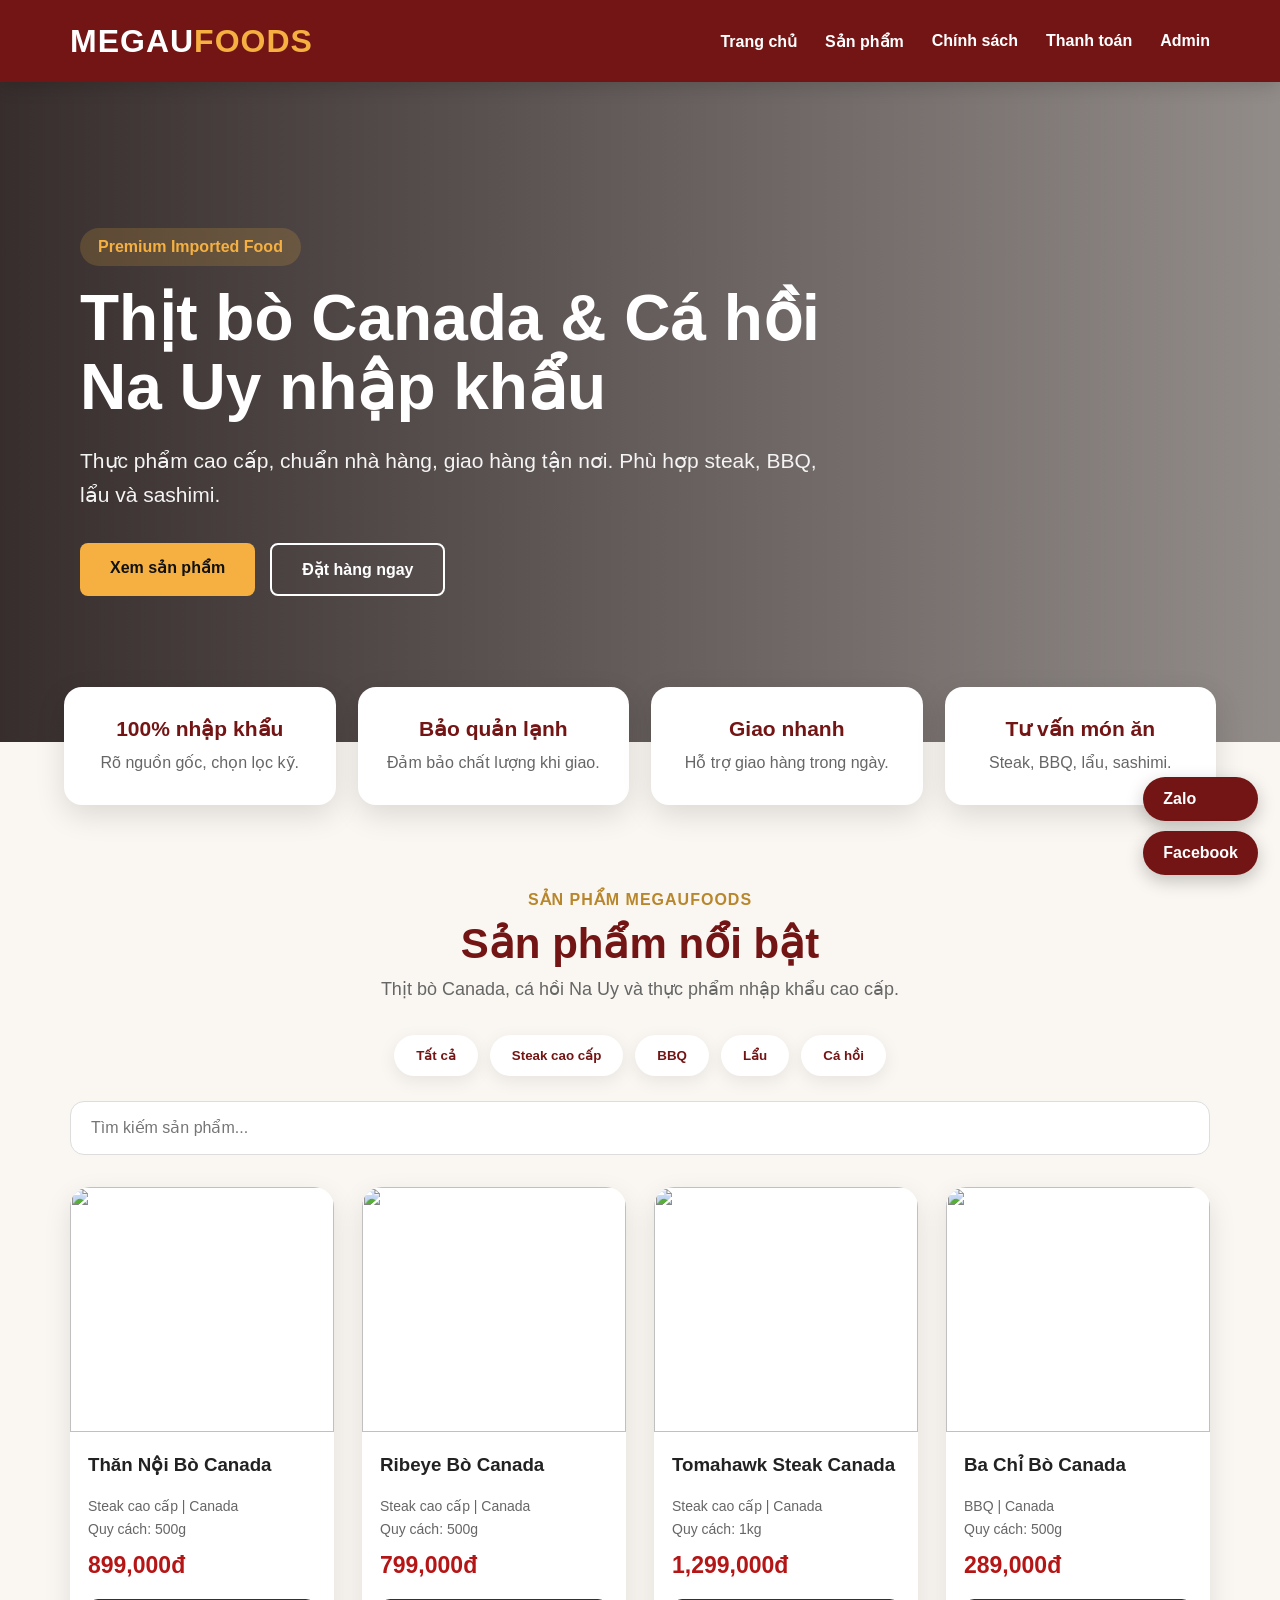
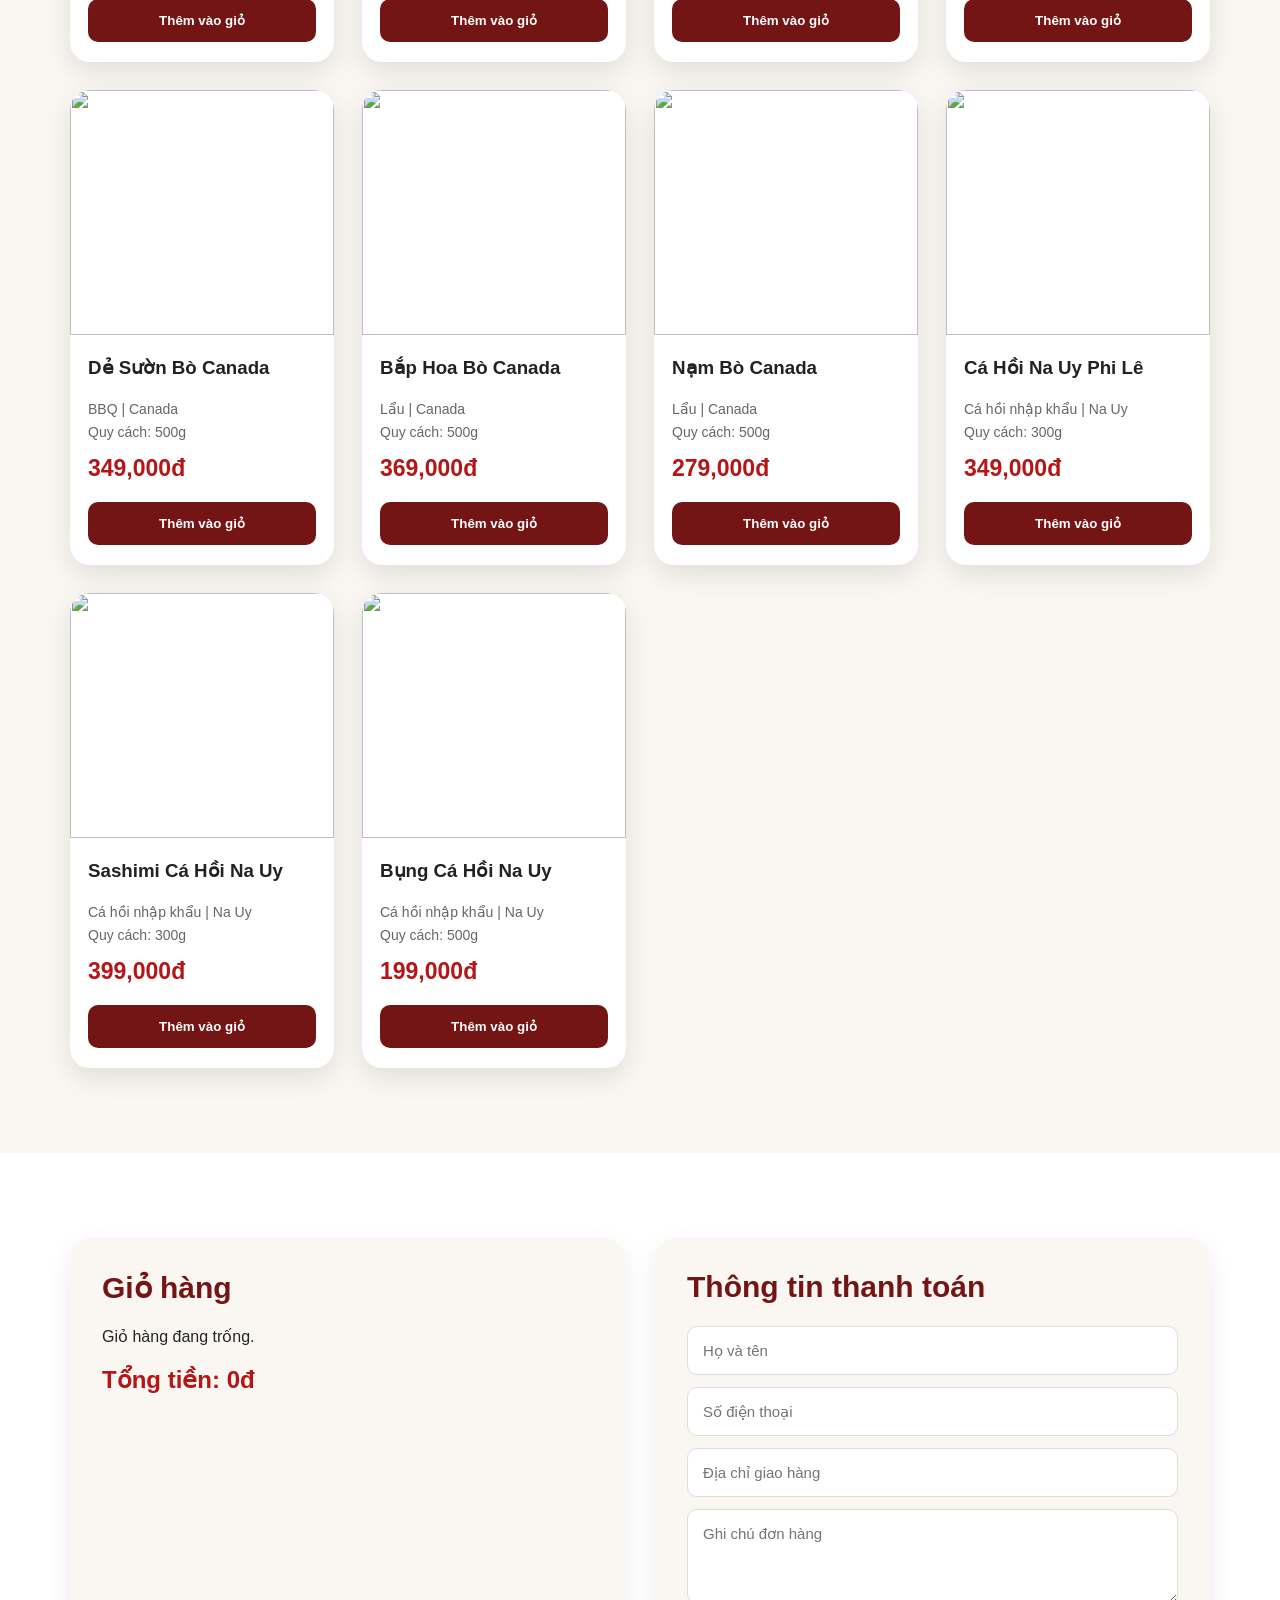
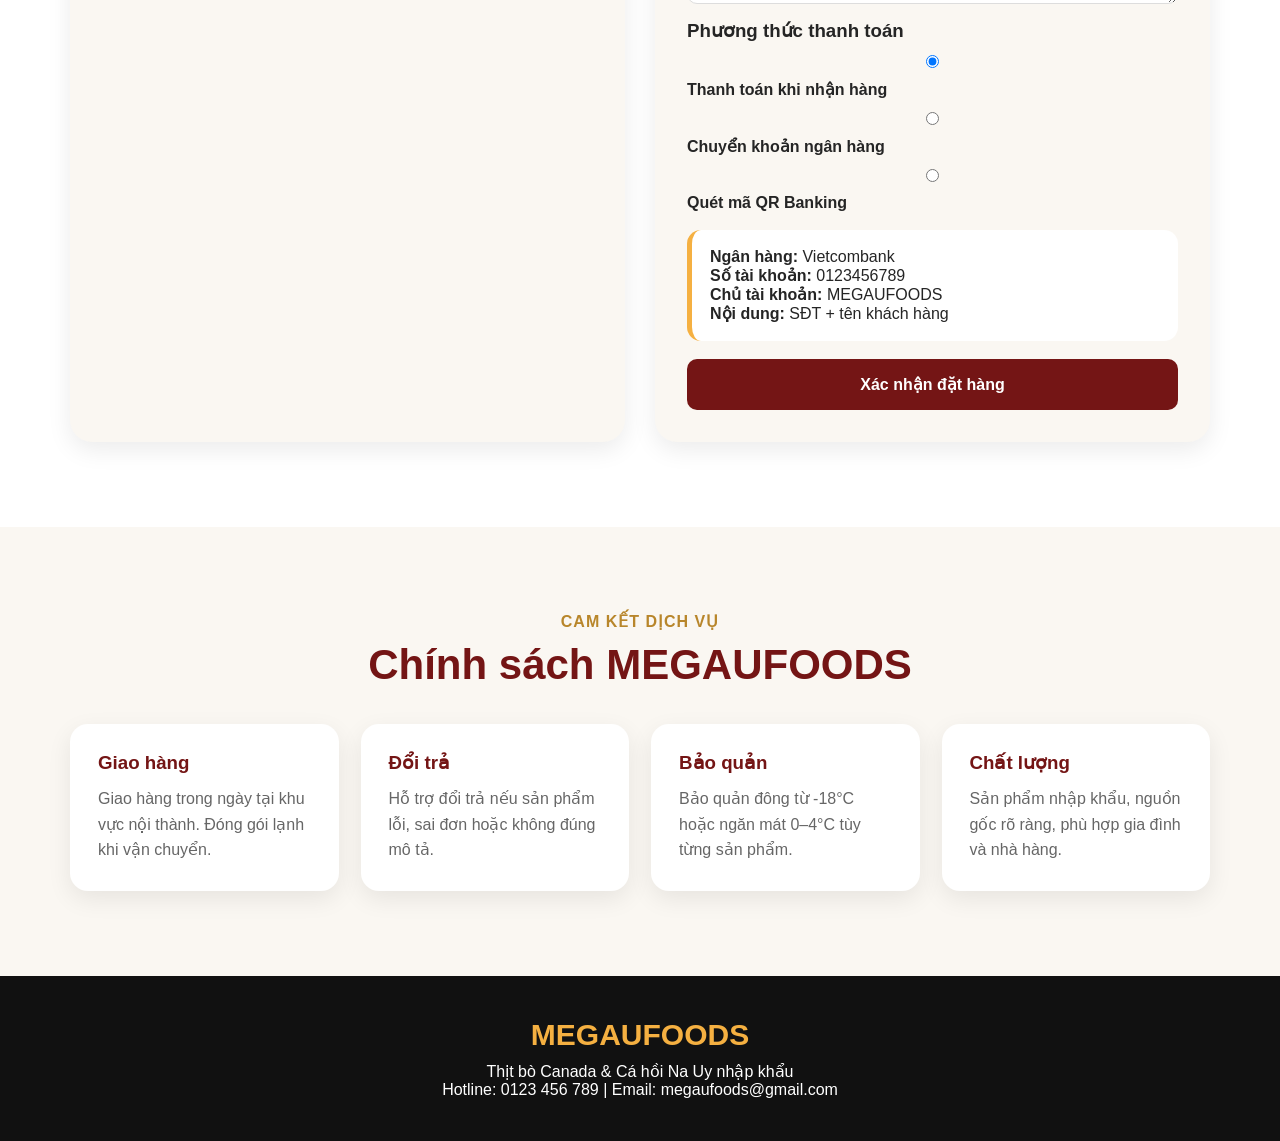
==== commit 07f64ded: "redesign professional interface" ====
--- a/index.html
+++ b/index.html
@@ -3,13 +3,13 @@
 <head>
   <meta charset="UTF-8">
   <meta name="viewport" content="width=device-width, initial-scale=1.0">
-  <title>MEGAUFOODS - Thực phẩm nhập khẩu</title>
+  <title>MEGAUFOODS - Thịt bò & Cá hồi nhập khẩu</title>
   <link rel="stylesheet" href="style.css">
 </head>
 <body>
 
 <header class="header">
-  <div class="logo">MEGAUFOODS</div>
+  <div class="logo">MEGAU<span>FOODS</span></div>
   <nav>
     <a href="#home">Trang chủ</a>
     <a href="#products">Sản phẩm</a>
@@ -20,23 +20,39 @@
 </header>
 
 <section id="home" class="hero">
-  <div>
-    <span>Premium Imported Food</span>
+  <div class="hero-content">
+    <span class="tag">Premium Imported Food</span>
     <h1>Thịt bò Canada & Cá hồi Na Uy nhập khẩu</h1>
-    <p>Thực phẩm cao cấp, chuẩn nhà hàng, giao hàng tận nơi.</p>
-    <a href="#products" class="primary-btn">Xem sản phẩm</a>
+    <p>Thực phẩm cao cấp, chuẩn nhà hàng, giao hàng tận nơi. Phù hợp steak, BBQ, lẩu và sashimi.</p>
+    <div class="hero-actions">
+      <a href="#products" class="primary-btn">Xem sản phẩm</a>
+      <a href="#checkout" class="outline-btn">Đặt hàng ngay</a>
+    </div>
   </div>
 </section>
 
 <section class="features">
-  <div><h3>100% nhập khẩu</h3><p>Rõ nguồn gốc, chọn lọc kỹ.</p></div>
-  <div><h3>Bảo quản lạnh</h3><p>Đảm bảo chất lượng khi giao.</p></div>
-  <div><h3>Giao nhanh</h3><p>Hỗ trợ giao hàng trong ngày.</p></div>
-  <div><h3>Tư vấn món ăn</h3><p>Steak, BBQ, lẩu, sashimi.</p></div>
+  <div>
+    <h3>100% nhập khẩu</h3>
+    <p>Rõ nguồn gốc, chọn lọc kỹ.</p>
+  </div>
+  <div>
+    <h3>Bảo quản lạnh</h3>
+    <p>Đảm bảo chất lượng khi giao.</p>
+  </div>
+  <div>
+    <h3>Giao nhanh</h3>
+    <p>Hỗ trợ giao hàng trong ngày.</p>
+  </div>
+  <div>
+    <h3>Tư vấn món ăn</h3>
+    <p>Steak, BBQ, lẩu, sashimi.</p>
+  </div>
 </section>
 
 <section id="products" class="product-section">
   <div class="section-title">
+    <span>Sản phẩm MEGAUFOODS</span>
     <h2>Sản phẩm nổi bật</h2>
     <p>Thịt bò Canada, cá hồi Na Uy và thực phẩm nhập khẩu cao cấp.</p>
   </div>
@@ -50,6 +66,7 @@
   </div>
 
   <input id="searchInput" onkeyup="searchProducts()" placeholder="Tìm kiếm sản phẩm...">
+
   <div id="productList" class="product-list"></div>
 </section>
 
@@ -86,23 +103,27 @@
 </section>
 
 <section id="policy" class="policy">
-  <h2>Chính sách MEGAUFOODS</h2>
+  <div class="section-title">
+    <span>Cam kết dịch vụ</span>
+    <h2>Chính sách MEGAUFOODS</h2>
+  </div>
+
   <div class="policy-grid">
     <div>
-      <h3>Chính sách giao hàng</h3>
-      <p>Giao hàng trong ngày tại khu vực nội thành. Sản phẩm được đóng gói lạnh khi vận chuyển.</p>
+      <h3>Giao hàng</h3>
+      <p>Giao hàng trong ngày tại khu vực nội thành. Đóng gói lạnh khi vận chuyển.</p>
     </div>
     <div>
-      <h3>Chính sách đổi trả</h3>
-      <p>Hỗ trợ đổi trả nếu sản phẩm lỗi, sai đơn hoặc không đúng mô tả khi nhận hàng.</p>
+      <h3>Đổi trả</h3>
+      <p>Hỗ trợ đổi trả nếu sản phẩm lỗi, sai đơn hoặc không đúng mô tả.</p>
     </div>
     <div>
-      <h3>Bảo quản sản phẩm</h3>
+      <h3>Bảo quản</h3>
       <p>Bảo quản đông từ -18°C hoặc ngăn mát 0–4°C tùy từng sản phẩm.</p>
     </div>
     <div>
-      <h3>Cam kết chất lượng</h3>
-      <p>Sản phẩm nhập khẩu, nguồn gốc rõ ràng, phù hợp gia đình, nhà hàng và tiệc BBQ.</p>
+      <h3>Chất lượng</h3>
+      <p>Sản phẩm nhập khẩu, nguồn gốc rõ ràng, phù hợp gia đình và nhà hàng.</p>
     </div>
   </div>
 </section>
--- a/style.css
+++ b/style.css
@@ -1,152 +1,579 @@
+* {
+  margin: 0;
+  padding: 0;
+  box-sizing: border-box;
+  font-family: Arial, Helvetica, sans-serif;
+}
+
+html {
+  scroll-behavior: smooth;
+}
+
+body {
+  background: #faf7f2;
+  color: #252525;
+}
+
+.header {
+  height: 82px;
+  background: #741515;
+  color: white;
+  display: flex;
+  justify-content: space-between;
+  align-items: center;
+  padding: 0 70px;
+  position: sticky;
+  top: 0;
+  z-index: 1000;
+  box-shadow: 0 4px 18px rgba(0,0,0,.15);
+}
+
+.logo {
+  font-size: 32px;
+  font-weight: 900;
+  letter-spacing: 1px;
+}
+
+.logo span {
+  color: #f5b041;
+}
+
+.header nav {
+  display: flex;
+  gap: 28px;
+}
+
+.header nav a {
+  color: white;
+  text-decoration: none;
+  font-weight: 700;
+  font-size: 16px;
+}
+
+.header nav a:hover {
+  color: #f5b041;
+}
+
+.hero {
+  min-height: 660px;
+  background:
+    linear-gradient(90deg, rgba(20,10,10,.85), rgba(20,10,10,.45)),
+    url("https://images.unsplash.com/photo-1551028150-64b9f398f678?w=1600") center/cover;
+  display: flex;
+  align-items: center;
+  padding: 0 80px;
+  color: white;
+}
+
+.hero-content {
+  max-width: 760px;
+}
+
+.tag {
+  display: inline-block;
+  background: rgba(245,176,65,.18);
+  color: #f5b041;
+  padding: 10px 18px;
+  border-radius: 30px;
+  font-weight: 800;
+  margin-bottom: 18px;
+}
+
+.hero h1 {
+  font-size: 64px;
+  line-height: 1.08;
+  margin-bottom: 22px;
+}
+
+.hero p {
+  font-size: 21px;
+  line-height: 1.6;
+  margin-bottom: 32px;
+  color: #f4f4f4;
+}
+
+.hero-actions {
+  display: flex;
+  gap: 15px;
+  flex-wrap: wrap;
+}
+
+.primary-btn,
+.outline-btn {
+  padding: 15px 30px;
+  border-radius: 8px;
+  text-decoration: none;
+  font-weight: 800;
+}
+
+.primary-btn {
+  background: #f5b041;
+  color: #111;
+}
+
+.outline-btn {
+  border: 2px solid white;
+  color: white;
+}
+
+.features {
+  width: 90%;
+  margin: -55px auto 0;
+  display: grid;
+  grid-template-columns: repeat(4, 1fr);
+  gap: 22px;
+  position: relative;
+  z-index: 10;
+}
+
+.features div {
+  background: white;
+  padding: 30px 24px;
+  border-radius: 18px;
+  text-align: center;
+  box-shadow: 0 10px 30px rgba(0,0,0,.12);
+}
+
+.features h3 {
+  color: #741515;
+  font-size: 21px;
+  margin-bottom: 10px;
+}
+
+.features p {
+  color: #666;
+  line-height: 1.5;
+}
+
+.product-section,
+.policy,
+.checkout-section {
+  padding: 85px 70px;
+}
+
+.section-title {
+  text-align: center;
+  margin-bottom: 35px;
+}
+
+.section-title span {
+  color: #b8862b;
+  font-weight: 800;
+  text-transform: uppercase;
+  letter-spacing: 1px;
+}
+
+.section-title h2 {
+  color: #741515;
+  font-size: 42px;
+  margin: 10px 0;
+}
+
+.section-title p {
+  color: #666;
+  font-size: 18px;
+}
+
+.filter-bar {
+  display: flex;
+  justify-content: center;
+  flex-wrap: wrap;
+  gap: 12px;
+  margin-bottom: 25px;
+}
+
+.filter-bar button {
+  border: none;
+  background: white;
+  color: #741515;
+  padding: 13px 22px;
+  border-radius: 30px;
+  cursor: pointer;
+  font-weight: 800;
+  box-shadow: 0 5px 18px rgba(0,0,0,.08);
+}
+
+.filter-bar button:hover {
+  background: #741515;
+  color: white;
+}
+
+#searchInput {
+  width: 100%;
+  padding: 17px 20px;
+  border: 1px solid #ddd;
+  border-radius: 14px;
+  margin-bottom: 32px;
+  font-size: 16px;
+  outline: none;
+}
+
+.product-list {
+  display: grid;
+  grid-template-columns: repeat(auto-fit, minmax(260px, 1fr));
+  gap: 28px;
+}
+
+.product {
+  background: white;
+  border-radius: 20px;
+  overflow: hidden;
+  box-shadow: 0 10px 28px rgba(0,0,0,.1);
+  transition: .3s;
+}
+
+.product:hover {
+  transform: translateY(-8px);
+}
+
+.product img {
+  width: 100%;
+  height: 245px;
+  object-fit: cover;
+  cursor: pointer;
+}
+
+.product h3 {
+  padding: 18px 18px 8px;
+  color: #222;
+  min-height: 62px;
+}
+
+.category,
+.unit {
+  padding: 0 18px;
+  color: #666;
+  font-size: 14px;
+  margin-bottom: 7px;
+}
+
+.price {
+  padding: 8px 18px;
+  color: #b51515;
+  font-size: 23px;
+  font-weight: 900;
+}
+
+.product button {
+  margin: 12px 18px 20px;
+  width: calc(100% - 36px);
+  padding: 14px;
+  border: none;
+  border-radius: 10px;
+  background: #741515;
+  color: white;
+  font-weight: 800;
+  cursor: pointer;
+}
+
+.product button:hover {
+  background: #a51d1d;
+}
+
 .checkout-section {
   display: grid;
   grid-template-columns: 1fr 1fr;
   gap: 30px;
-  padding: 60px 70px;
-  background: #fff;
+  background: white;
 }
 
 .cart-box,
 .payment-box {
   background: #faf7f2;
-  padding: 30px;
+  padding: 32px;
+  border-radius: 22px;
+  box-shadow: 0 8px 25px rgba(0,0,0,.08);
+}
+
+.cart-box h2,
+.payment-box h2 {
+  color: #741515;
+  margin-bottom: 22px;
+  font-size: 30px;
+}
+
+.cart-item {
+  background: white;
+  padding: 18px;
+  border-radius: 14px;
+  margin-bottom: 12px;
+  display: grid;
+  grid-template-columns: 1.4fr auto auto auto;
+  align-items: center;
+  gap: 12px;
+  box-shadow: 0 5px 15px rgba(0,0,0,.06);
+}
+
+.cart-item button,
+.qty button {
+  background: #741515;
+  color: white;
+  border: none;
+  padding: 8px 12px;
+  border-radius: 7px;
+  cursor: pointer;
+}
+
+.qty {
+  display: flex;
+  align-items: center;
+  gap: 8px;
+}
+
+#total {
+  color: #b51515;
+  margin-top: 20px;
+  font-size: 24px;
+}
+
+.payment-box input,
+.payment-box textarea {
+  width: 100%;
+  padding: 15px;
+  margin-bottom: 12px;
+  border: 1px solid #ddd;
+  border-radius: 10px;
+  font-size: 15px;
+}
+
+.payment-box textarea {
+  min-height: 95px;
+}
+
+.payment-box label {
+  display: block;
+  margin: 12px 0;
+  font-weight: 600;
+}
+
+.bank-info {
+  background: white;
+  padding: 18px;
+  border-radius: 14px;
+  border-left: 5px solid #f5b041;
+  margin: 18px 0;
+}
+
+.checkout-btn {
+  width: 100%;
+  padding: 16px;
+  background: #741515;
+  color: white;
+  border: none;
+  border-radius: 10px;
+  font-weight: 900;
+  cursor: pointer;
+  font-size: 16px;
+}
+
+.policy {
+  background: #faf7f2;
+}
+
+.policy-grid {
+  display: grid;
+  grid-template-columns: repeat(4, 1fr);
+  gap: 22px;
+}
+
+.policy-grid div {
+  background: white;
+  padding: 28px;
   border-radius: 18px;
   box-shadow: 0 8px 24px rgba(0,0,0,.08);
 }
 
-.payment-box input,
-.payment-box textarea,
+.policy-grid h3 {
+  color: #741515;
+  margin-bottom: 12px;
+}
+
+.policy-grid p {
+  color: #666;
+  line-height: 1.6;
+}
+
+.modal {
+  display: none;
+  position: fixed;
+  inset: 0;
+  background: rgba(0,0,0,.7);
+  justify-content: center;
+  align-items: center;
+  z-index: 9999;
+}
+
+.modal-content {
+  width: 430px;
+  max-width: 92%;
+  background: white;
+  padding: 25px;
+  border-radius: 18px;
+  position: relative;
+  text-align: center;
+}
+
+.modal-content img {
+  width: 100%;
+  height: 260px;
+  object-fit: cover;
+  border-radius: 14px;
+  margin-bottom: 15px;
+}
+
+.modal-content h2 {
+  color: #741515;
+  margin-bottom: 10px;
+}
+
+.modal-content button {
+  margin-top: 15px;
+  background: #741515;
+  color: white;
+  border: none;
+  padding: 13px 22px;
+  border-radius: 9px;
+  cursor: pointer;
+  font-weight: 800;
+}
+
+.close {
+  position: absolute;
+  right: 18px;
+  top: 8px;
+  font-size: 34px;
+  cursor: pointer;
+}
+
+.floating-contact {
+  position: fixed;
+  right: 22px;
+  bottom: 25px;
+  display: flex;
+  flex-direction: column;
+  gap: 10px;
+  z-index: 100;
+}
+
+.floating-contact a {
+  background: #741515;
+  color: white;
+  text-decoration: none;
+  padding: 13px 20px;
+  border-radius: 30px;
+  font-weight: 800;
+  box-shadow: 0 6px 18px rgba(0,0,0,.22);
+}
+
+footer {
+  background: #111;
+  color: white;
+  text-align: center;
+  padding: 42px;
+}
+
+footer h3 {
+  color: #f5b041;
+  font-size: 30px;
+  margin-bottom: 10px;
+}
+
+.admin-section {
+  padding: 60px 70px;
+}
+
+.admin-section h1 {
+  color: #741515;
+  margin-bottom: 25px;
+}
+
+.admin-form,
+.admin-card,
+.order-card {
+  background: white;
+  padding: 24px;
+  border-radius: 18px;
+  margin-bottom: 20px;
+  box-shadow: 0 8px 24px rgba(0,0,0,.08);
+}
+
 .admin-form input,
 .admin-form textarea {
   width: 100%;
   padding: 14px;
   margin-bottom: 12px;
   border: 1px solid #ddd;
-  border-radius: 8px;
-}
-
-.payment-box textarea,
-.admin-form textarea {
-  min-height: 90px;
-}
-
-.payment-box label {
-  display: block;
-  margin: 12px 0;
-}
-
-.bank-info {
-  background: white;
-  padding: 15px;
-  border-radius: 10px;
-  margin: 15px 0;
-  border-left: 5px solid #6f1717;
-}
-
-.qty {
-  display: flex;
-  align-items: center;
-  gap: 8px;
-}
-
-.qty button {
-  padding: 5px 10px;
-}
-
-.policy {
-  padding: 70px;
-  background: #faf7f2;
-}
-
-.policy h2 {
-  text-align: center;
-  color: #6f1717;
-  font-size: 36px;
-  margin-bottom: 30px;
-}
-
-.policy-grid {
-  display: grid;
-  grid-template-columns: repeat(4, 1fr);
-  gap: 20px;
-}
-
-.policy-grid div {
-  background: white;
-  padding: 25px;
-  border-radius: 16px;
-  box-shadow: 0 5px 18px rgba(0,0,0,.08);
-}
-
-.policy-grid h3 {
-  color: #6f1717;
-  margin-bottom: 12px;
-}
-
-.admin-section {
-  padding: 50px 70px;
-}
-
-.admin-section h1 {
-  color: #6f1717;
-  margin-bottom: 25px;
-}
-
-.admin-form {
-  background: white;
-  padding: 25px;
-  border-radius: 16px;
-  box-shadow: 0 5px 18px rgba(0,0,0,.08);
-  margin-bottom: 35px;
+  border-radius: 9px;
 }
 
 .admin-form button,
 .admin-card button {
-  background: #6f1717;
+  background: #741515;
   color: white;
   border: none;
-  padding: 11px 16px;
+  padding: 12px 18px;
   border-radius: 8px;
+  cursor: pointer;
   margin-right: 8px;
-  cursor: pointer;
-}
-
-.admin-card,
-.order-card {
-  background: white;
-  padding: 18px;
-  margin-bottom: 14px;
-  border-radius: 14px;
+}
+
+.admin-card {
   display: flex;
   gap: 20px;
   align-items: center;
-  box-shadow: 0 5px 18px rgba(0,0,0,.08);
 }
 
 .admin-card img {
-  width: 120px;
+  width: 125px;
   height: 90px;
   object-fit: cover;
-  border-radius: 10px;
-}
-
-.order-card {
-  display: block;
-}
-
-.order-card h3 {
-  color: #6f1717;
-}
-
-@media (max-width: 768px) {
+  border-radius: 12px;
+}
+
+@media(max-width: 900px) {
+  .header {
+    height: auto;
+    padding: 18px 25px;
+    flex-direction: column;
+    gap: 15px;
+  }
+
+  .header nav {
+    flex-wrap: wrap;
+    justify-content: center;
+    gap: 14px;
+  }
+
+  .hero {
+    min-height: 520px;
+    padding: 40px 25px;
+  }
+
+  .hero h1 {
+    font-size: 40px;
+  }
+
+  .features,
+  .policy-grid,
+  .checkout-section {
+    grid-template-columns: 1fr;
+  }
+
+  .features {
+    margin: 0;
+    width: 100%;
+    padding: 35px 25px;
+  }
+
+  .product-section,
+  .policy,
   .checkout-section,
-  .policy-grid {
+  .admin-section {
+    padding: 45px 25px;
+  }
+
+  .cart-item {
     grid-template-columns: 1fr;
-    padding: 35px 20px;
-  }
-
-  .admin-section {
-    padding: 35px 20px;
   }
 
   .admin-card {
